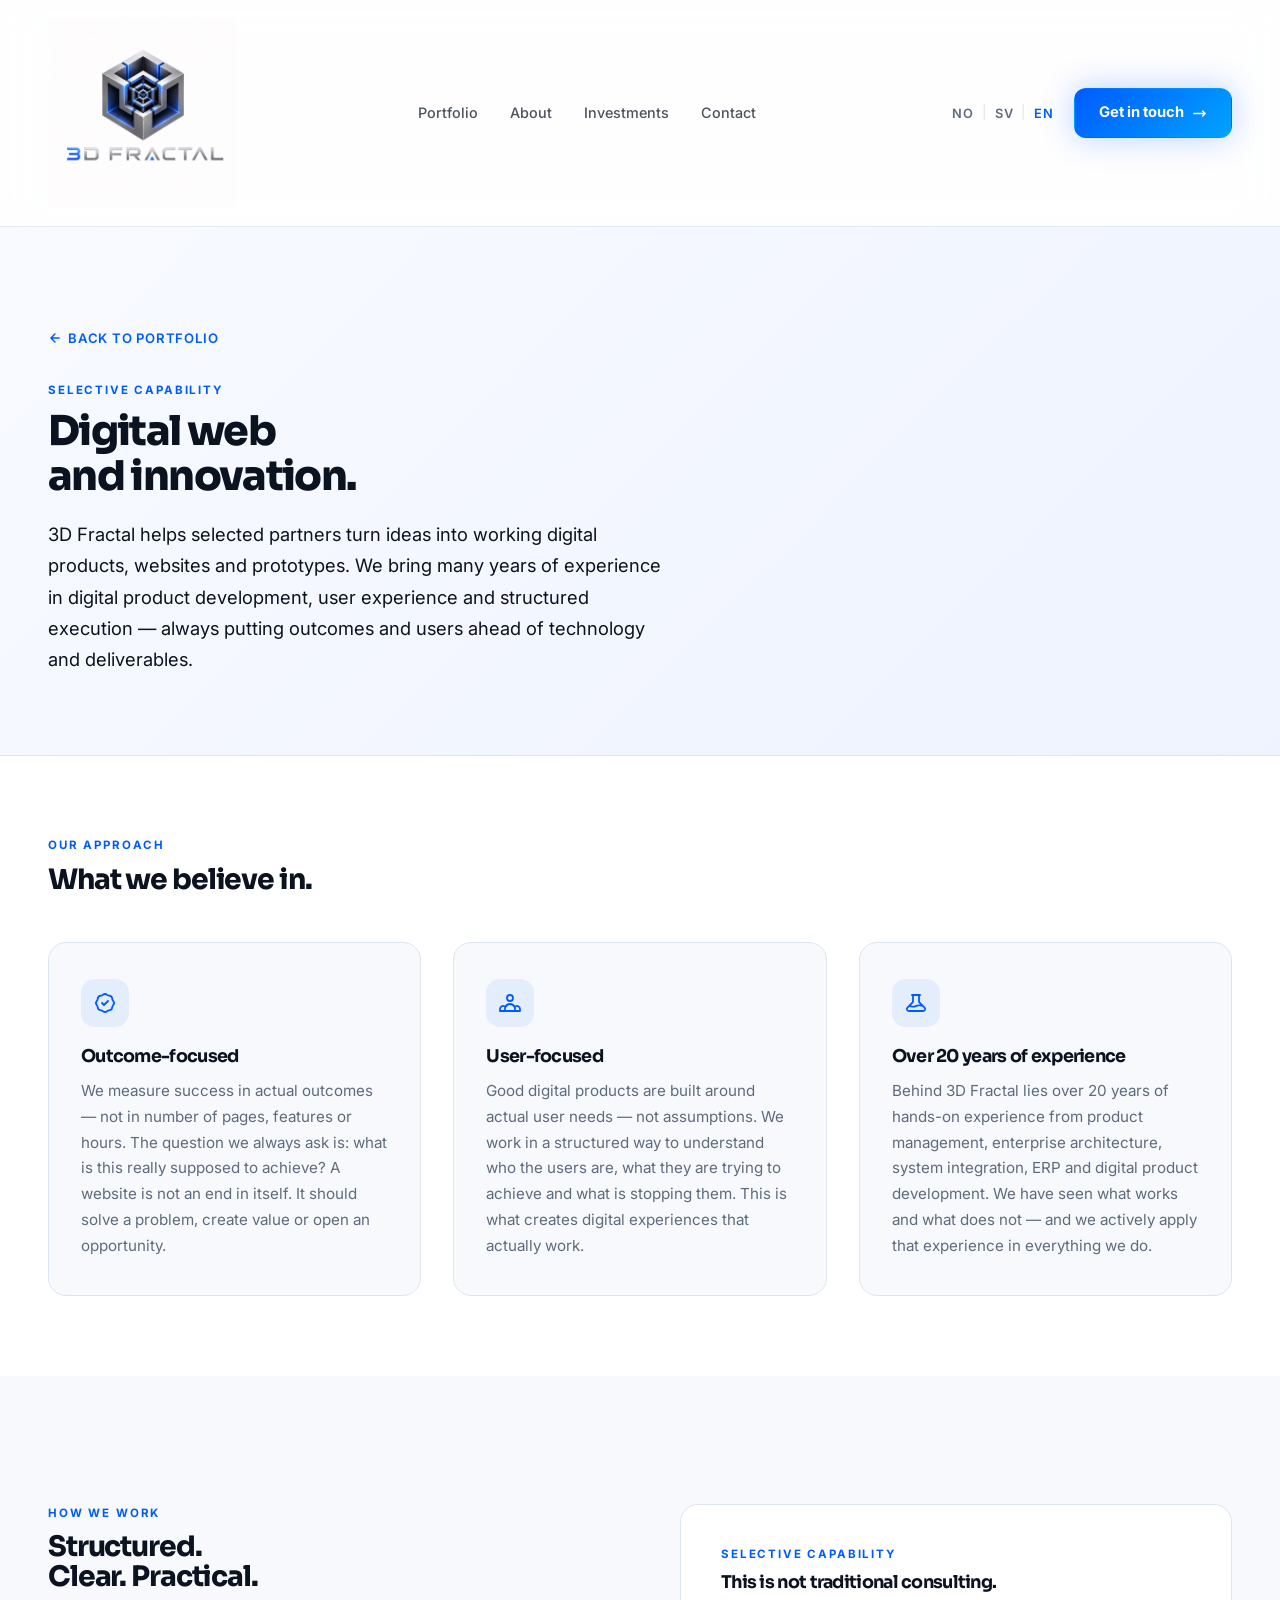
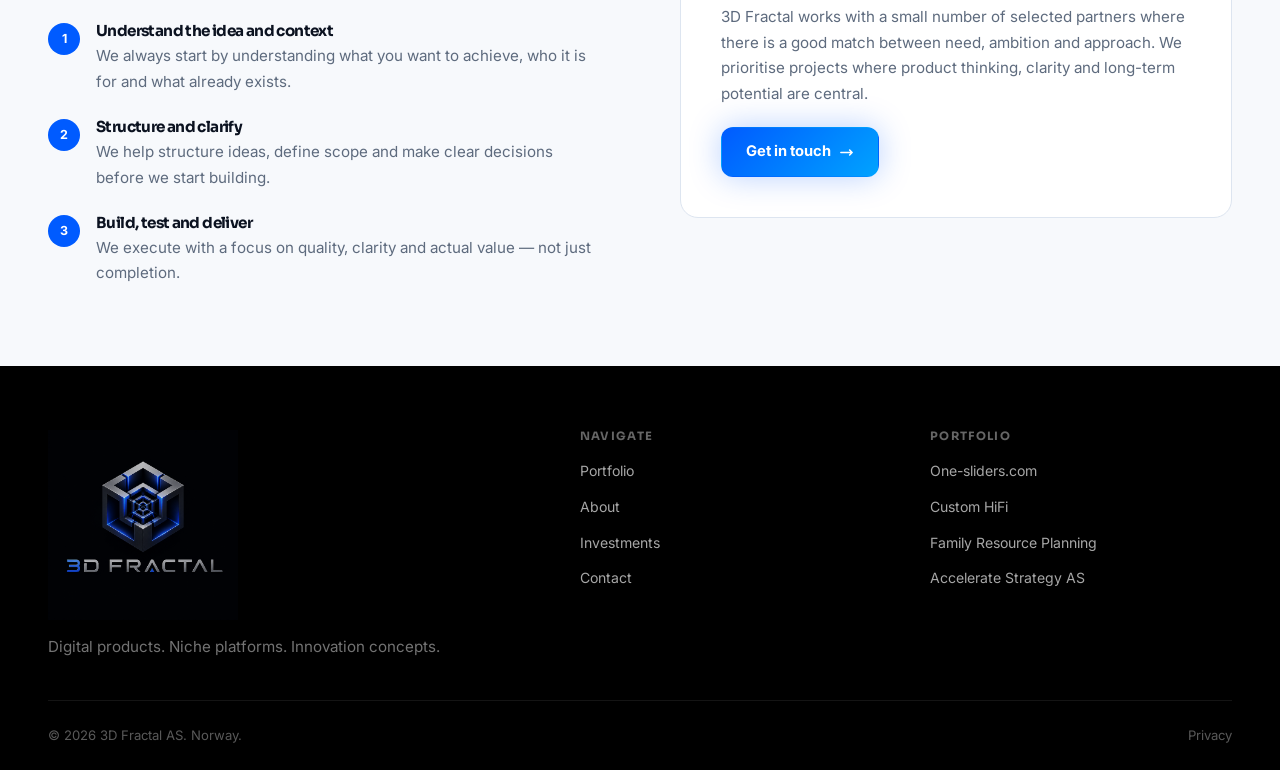
==== digital-web.html @ f8e46f85 "Add Google Analytics tag (G-PKXDRMNHRP) to all pages" ====
<!DOCTYPE html>
<html lang="no" data-lang="no">
<head>
  <!-- Google tag (gtag.js) -->
  <script async src="https://www.googletagmanager.com/gtag/js?id=G-PKXDRMNHRP"></script>
  <script>
    window.dataLayer = window.dataLayer || [];
    function gtag(){dataLayer.push(arguments);}
    gtag('js', new Date());
    gtag('config', 'G-PKXDRMNHRP');
  </script>
  <meta charset="UTF-8" />
  <meta name="viewport" content="width=device-width, initial-scale=1.0" />
  <title>Digital web og innovasjon — 3D Fractal</title>
  <meta name="description" content="3D Fractal hjelper utvalgte partnere med å gjøre ideer om til fungerende digitale produkter og nettsider — med fokus på utfall, brukere og strukturert gjennomføring." />
  <meta name="robots" content="index, follow" />
  <link rel="canonical" href="https://3dfractal.no/digital-web.html" />
  <meta property="og:type" content="website" />
  <meta property="og:site_name" content="3D Fractal" />
  <meta property="og:url" content="https://3dfractal.no/digital-web.html" />
  <meta property="og:title" content="Digital web og innovasjon — 3D Fractal" />
  <meta property="og:description" content="3D Fractal hjelper utvalgte partnere med å gjøre ideer om til fungerende digitale produkter og nettsider — med fokus på utfall, brukere og strukturert gjennomføring." />
  <meta property="og:image" content="https://3dfractal.no/images/hero-dashboard.jpg" />
  <meta name="twitter:card" content="summary_large_image" />
  <meta name="twitter:title" content="Digital web og innovasjon — 3D Fractal" />
  <meta name="twitter:description" content="3D Fractal hjelper utvalgte partnere med å gjøre ideer om til fungerende digitale produkter og nettsider — med fokus på utfall, brukere og strukturert gjennomføring." />
  <meta name="twitter:image" content="https://3dfractal.no/images/hero-dashboard.jpg" />
  <script>
    (function () {
      var saved = localStorage.getItem('3df-lang');
      if (saved) { document.documentElement.setAttribute('data-lang', saved); return; }
      var bl = (navigator.language || navigator.userLanguage || 'en').toLowerCase();
      var lang = 'en';
      if (bl === 'no' || bl.slice(0,3) === 'nb-' || bl.slice(0,3) === 'nn-' || bl.slice(0,2) === 'no') lang = 'no';
      else if (bl.slice(0,2) === 'sv') lang = 'sv';
      document.documentElement.setAttribute('data-lang', lang);
    })();
  </script>
  <link rel="icon" href="icons/favicon.ico" sizes="any">
  <link rel="icon" href="icons/favicon.svg" type="image/svg+xml">
  <link rel="apple-touch-icon" href="icons/apple-touch-icon.png">
  <link rel="manifest" href="icons/site.webmanifest">
  <meta name="theme-color" content="#0f172a">
  <link rel="stylesheet" href="css/style.css?v=5" />
  <link rel="stylesheet" href="css/new.css?v=6" />
  <style>
    html:not([data-lang="no"]) .lang-no { display: none !important; }
    html:not([data-lang="sv"]) .lang-sv { display: none !important; }
    html:not([data-lang="en"]) .lang-en { display: none !important; }

    .lang-switcher { display: flex; align-items: center; gap: 4px; margin-left: 12px; }
    .lang-btn {
      background: none; border: none;
      font-family: var(--font-body, Inter, sans-serif);
      font-size: 0.8rem; font-weight: 600; letter-spacing: 0.06em;
      color: var(--color-text-muted, #64748b); cursor: pointer;
      padding: 2px 4px; border-radius: 4px; transition: color 0.15s;
    }
    .lang-btn.active, .lang-btn:hover { color: var(--color-primary, #005BFF); }
    .lang-sep { color: var(--color-border, #DDE5F0); font-size: 0.85rem; }
    .logo-img { height: 190px !important; width: auto !important; max-width: none !important; }

    /* Page-specific */
    .dw-hero {
      padding: 100px 0 80px;
      background: linear-gradient(135deg, #f8faff 0%, #eef3ff 100%);
      border-bottom: 1px solid var(--color-border);
    }
    .dw-hero .back-link {
      display: inline-flex; align-items: center; gap: 6px;
      font-size: 0.82rem; font-weight: 600; letter-spacing: 0.06em;
      text-transform: uppercase; color: var(--color-primary);
      margin-bottom: 32px; text-decoration: none;
      transition: opacity 0.2s;
    }
    .dw-hero .back-link:hover { opacity: 0.7; }
    .dw-hero h1 { margin-bottom: 20px; }
    .dw-hero .hero-lead {
      font-size: 1.15rem !important; color: var(--color-text) !important;
      max-width: 620px; line-height: 1.7 !important; font-weight: 400;
    }
    .dw-pillars {
      padding: 80px 0;
      background: #fff;
    }
    .dw-pillars-grid {
      display: grid;
      grid-template-columns: repeat(3, 1fr);
      gap: 32px;
      margin-top: 48px;
    }
    .dw-pillar {
      padding: 36px 32px;
      border: 1px solid var(--color-border);
      border-radius: var(--radius-md);
      background: var(--color-bg);
    }
    .dw-pillar-icon {
      width: 48px; height: 48px;
      border-radius: 14px;
      background: rgba(0,91,255,0.08);
      display: grid; place-items: center;
      color: var(--color-primary);
      margin-bottom: 20px;
    }
    .dw-pillar h3 { margin-bottom: 12px; }
    .dw-how {
      padding: 80px 0;
      background: var(--color-bg);
    }
    .dw-how-grid {
      display: grid;
      grid-template-columns: 1fr 1fr;
      gap: 80px;
      align-items: start;
      margin-top: 48px;
    }
    .dw-step-list {
      display: flex; flex-direction: column; gap: 24px;
    }
    .dw-step {
      display: flex; gap: 16px; align-items: flex-start;
    }
    .dw-step-num {
      width: 32px; height: 32px; border-radius: 50%;
      background: var(--color-primary); color: #fff;
      display: grid; place-items: center;
      font-size: 0.78rem; font-weight: 700; flex-shrink: 0;
    }
    .dw-step-body h4 { font-size: 0.95rem; font-weight: 700; margin-bottom: 4px; }
    .dw-cta-box {
      background: #fff;
      border: 1px solid var(--color-border);
      border-radius: var(--radius-md);
      padding: 40px;
    }
    .dw-cta-box h3 { margin-bottom: 12px; }
    .dw-cta-box .btn { margin-top: 20px; display: inline-flex; }

    @media (max-width: 900px) {
      .dw-pillars-grid { grid-template-columns: 1fr; }
      .dw-how-grid { grid-template-columns: 1fr; gap: 40px; }
      .logo-img { height: 44px !important; }
    }
    @media (max-width: 768px) {
      .dw-hero { padding: 60px 0 48px; }
      .logo-img { height: 38px !important; }
      .nav { padding: 10px 16px !important; gap: 12px !important; }

      /* Clip so carousel doesn't cause horizontal scroll */
      .dw-pillars { overflow: hidden; }

      /* Carousel */
      .dw-pillars-grid {
        display: flex !important;
        flex-wrap: nowrap !important;
        grid-template-columns: none !important;
        overflow-x: auto !important;
        overflow-y: visible !important;
        scroll-snap-type: x mandatory !important;
        -webkit-overflow-scrolling: touch;
        scrollbar-width: none;
        gap: 14px !important;
        margin-left: -24px !important;
        margin-right: -24px !important;
        padding-left: 24px !important;
        padding-right: 24px !important;
        padding-bottom: 16px !important;
        margin-top: 48px !important;
      }
      .dw-pillars-grid::-webkit-scrollbar { display: none; }
      .dw-pillar {
        flex: 0 0 calc(100vw - 48px) !important;
        width: calc(100vw - 48px) !important;
        min-width: 0 !important;
        scroll-snap-align: center !important;
      }
    }
  </style>
</head>
<body>

  <!-- ── NAV ──────────────────────────────────────────────────── -->
  <header class="site-header">
    <nav class="nav">
      <a href="index.html" class="logo">
        <img src="images/Logo 2.jpg" alt="3D Fractal" class="logo-img" />
      </a>
      <div class="nav-links">
        <a href="index.html#portfolio" class="lang-no">Portefølje</a>
        <a href="index.html#portfolio" class="lang-sv">Portfölj</a>
        <a href="index.html#portfolio" class="lang-en">Portfolio</a>
        <a href="index.html#about" class="lang-no">Om oss</a>
        <a href="index.html#about" class="lang-sv">Om oss</a>
        <a href="index.html#about" class="lang-en">About</a>
        <a href="index.html#investments" class="lang-no">Investeringer</a>
        <a href="index.html#investments" class="lang-sv">Investeringar</a>
        <a href="index.html#investments" class="lang-en">Investments</a>
        <a href="index.html#contact" class="lang-no">Kontakt</a>
        <a href="index.html#contact" class="lang-sv">Kontakt</a>
        <a href="index.html#contact" class="lang-en">Contact</a>
      </div>
      <div class="nav-end">
        <div class="lang-switcher">
          <button class="lang-btn" id="btnNo" onclick="setLang('no')">NO</button>
          <span class="lang-sep">|</span>
          <button class="lang-btn" id="btnSv" onclick="setLang('sv')">SV</button>
          <span class="lang-sep">|</span>
          <button class="lang-btn" id="btnEn" onclick="setLang('en')">EN</button>
          <button class="nav-toggle" id="navToggle" aria-label="Menu">
            <svg width="22" height="22" fill="none" viewBox="0 0 24 24" stroke="currentColor" stroke-width="2">
              <path stroke-linecap="round" stroke-linejoin="round" d="M4 6h16M4 12h16M4 18h16"/>
            </svg>
          </button>
        </div>
        <a href="index.html#contact" class="btn btn-primary nav-cta lang-no">
          Ta kontakt
          <svg width="15" height="15" fill="none" viewBox="0 0 24 24" stroke="currentColor" stroke-width="2.5">
            <path stroke-linecap="round" stroke-linejoin="round" d="M17 8l4 4m0 0l-4 4m4-4H3"/>
          </svg>
        </a>
        <a href="index.html#contact" class="btn btn-primary nav-cta lang-sv">
          Ta kontakt
          <svg width="15" height="15" fill="none" viewBox="0 0 24 24" stroke="currentColor" stroke-width="2.5">
            <path stroke-linecap="round" stroke-linejoin="round" d="M17 8l4 4m0 0l-4 4m4-4H3"/>
          </svg>
        </a>
        <a href="index.html#contact" class="btn btn-primary nav-cta lang-en">
          Get in touch
          <svg width="15" height="15" fill="none" viewBox="0 0 24 24" stroke="currentColor" stroke-width="2.5">
            <path stroke-linecap="round" stroke-linejoin="round" d="M17 8l4 4m0 0l-4 4m4-4H3"/>
          </svg>
        </a>
      </div>
    </nav>
  </header>


  <!-- ── HERO ─────────────────────────────────────────────────── -->
  <section class="dw-hero">
    <div class="container">

      <a href="index.html#portfolio" class="back-link lang-no">
        <svg width="14" height="14" fill="none" viewBox="0 0 24 24" stroke="currentColor" stroke-width="2.5"><path stroke-linecap="round" stroke-linejoin="round" d="M19 12H5M12 5l-7 7 7 7"/></svg>
        Tilbake til portefølje
      </a>
      <a href="index.html#portfolio" class="back-link lang-sv">
        <svg width="14" height="14" fill="none" viewBox="0 0 24 24" stroke="currentColor" stroke-width="2.5"><path stroke-linecap="round" stroke-linejoin="round" d="M19 12H5M12 5l-7 7 7 7"/></svg>
        Tillbaka till portfölj
      </a>
      <a href="index.html#portfolio" class="back-link lang-en">
        <svg width="14" height="14" fill="none" viewBox="0 0 24 24" stroke="currentColor" stroke-width="2.5"><path stroke-linecap="round" stroke-linejoin="round" d="M19 12H5M12 5l-7 7 7 7"/></svg>
        Back to portfolio
      </a>

      <span class="section-label lang-no">Selektiv kapabilitet</span>
      <span class="section-label lang-sv">Selektiv förmåga</span>
      <span class="section-label lang-en">Selective capability</span>

      <h1 class="lang-no">Digital web<br>og innovasjon.</h1>
      <h1 class="lang-sv">Digital webb<br>och innovation.</h1>
      <h1 class="lang-en">Digital web<br>and innovation.</h1>

      <p class="hero-lead lang-no">
        3D Fractal hjelper utvalgte partnere med å gjøre ideer om til fungerende digitale produkter, nettsider og prototyper. Vi bringer mange års erfaring fra digital produktutvikling, brukeropplevelse og strukturert gjennomføring — og setter alltid utfall og brukere foran teknologi og leveranser.
      </p>
      <p class="hero-lead lang-sv">
        3D Fractal hjälper utvalda partners att omvandla idéer till fungerande digitala produkter, webbplatser och prototyper. Vi tar med oss många års erfarenhet från digital produktutveckling, användarupplevelse och strukturerat genomförande — och sätter alltid utfall och användare före teknik och leveranser.
      </p>
      <p class="hero-lead lang-en">
        3D Fractal helps selected partners turn ideas into working digital products, websites and prototypes. We bring many years of experience in digital product development, user experience and structured execution — always putting outcomes and users ahead of technology and deliverables.
      </p>

    </div>
  </section>


  <!-- ── THREE PILLARS ────────────────────────────────────────── -->
  <section class="dw-pillars">
    <div class="container">

      <span class="section-label lang-no">Vår tilnærming</span>
      <span class="section-label lang-sv">Vårt angreppssätt</span>
      <span class="section-label lang-en">Our approach</span>

      <h2 class="lang-no">Det vi tror på.</h2>
      <h2 class="lang-sv">Det vi tror på.</h2>
      <h2 class="lang-en">What we believe in.</h2>

      <div class="carousel-wrapper">
        <button class="carousel-btn carousel-prev" onclick="dfCarouselPrev('pillarsGrid')" aria-label="Forrige">
          <svg width="18" height="18" fill="none" viewBox="0 0 24 24" stroke="currentColor" stroke-width="2.5"><path stroke-linecap="round" stroke-linejoin="round" d="M15 19l-7-7 7-7"/></svg>
        </button>
      <div class="dw-pillars-grid" id="pillarsGrid">

        <!-- Outcome focus -->
        <div class="dw-pillar">
          <div class="dw-pillar-icon">
            <svg width="24" height="24" fill="none" viewBox="0 0 24 24" stroke="currentColor" stroke-width="1.8">
              <path stroke-linecap="round" stroke-linejoin="round" d="M9 12l2 2 4-4M7.835 4.697a3.42 3.42 0 001.946-.806 3.42 3.42 0 014.438 0 3.42 3.42 0 001.946.806 3.42 3.42 0 013.138 3.138 3.42 3.42 0 00.806 1.946 3.42 3.42 0 010 4.438 3.42 3.42 0 00-.806 1.946 3.42 3.42 0 01-3.138 3.138 3.42 3.42 0 00-1.946.806 3.42 3.42 0 01-4.438 0 3.42 3.42 0 00-1.946-.806 3.42 3.42 0 01-3.138-3.138 3.42 3.42 0 00-.806-1.946 3.42 3.42 0 010-4.438 3.42 3.42 0 00.806-1.946 3.42 3.42 0 013.138-3.138z"/>
            </svg>
          </div>
          <h3 class="lang-no">Resultatorientert</h3>
          <h3 class="lang-sv">Resultatorienterat</h3>
          <h3 class="lang-en">Outcome-focused</h3>
          <p class="lang-no">Vi måler suksess i faktiske resultater — ikke i antall sider, features eller timer. Spørsmålet vi alltid stiller er: hva skal dette egentlig oppnå? En nettside er ikke et mål i seg selv. Den skal løse et problem, skape verdi eller åpne en mulighet.</p>
          <p class="lang-sv">Vi mäter framgång i faktiska resultat — inte i antal sidor, funktioner eller timmar. Frågan vi alltid ställer är: vad ska detta egentligen uppnå? En webbplats är inte ett mål i sig. Den ska lösa ett problem, skapa värde eller öppna en möjlighet.</p>
          <p class="lang-en">We measure success in actual outcomes — not in number of pages, features or hours. The question we always ask is: what is this really supposed to achieve? A website is not an end in itself. It should solve a problem, create value or open an opportunity.</p>
        </div>

        <!-- User focus -->
        <div class="dw-pillar">
          <div class="dw-pillar-icon">
            <svg width="24" height="24" fill="none" viewBox="0 0 24 24" stroke="currentColor" stroke-width="1.8">
              <path stroke-linecap="round" stroke-linejoin="round" d="M17 20h5v-2a3 3 0 00-5.356-1.857M17 20H7m10 0v-2c0-.656-.126-1.283-.356-1.857M7 20H2v-2a3 3 0 015.356-1.857M7 20v-2c0-.656.126-1.283.356-1.857m0 0a5.002 5.002 0 019.288 0M15 7a3 3 0 11-6 0 3 3 0 016 0z"/>
            </svg>
          </div>
          <h3 class="lang-no">Brukerfokusert</h3>
          <h3 class="lang-sv">Användarfokuserat</h3>
          <h3 class="lang-en">User-focused</h3>
          <p class="lang-no">Gode digitale produkter er bygget rundt faktiske brukerbehov — ikke antakelser. Vi jobber strukturert med å forstå hvem brukerne er, hva de prøver å oppnå og hva som hindrer dem. Det er dette som skaper digitale opplevelser som faktisk fungerer.</p>
          <p class="lang-sv">Bra digitala produkter är byggda kring faktiska användarbehov — inte antaganden. Vi arbetar strukturerat med att förstå vilka användarna är, vad de försöker uppnå och vad som hindrar dem. Det är detta som skapar digitala upplevelser som faktiskt fungerar.</p>
          <p class="lang-en">Good digital products are built around actual user needs — not assumptions. We work in a structured way to understand who the users are, what they are trying to achieve and what is stopping them. This is what creates digital experiences that actually work.</p>
        </div>

        <!-- Experience -->
        <div class="dw-pillar">
          <div class="dw-pillar-icon">
            <svg width="24" height="24" fill="none" viewBox="0 0 24 24" stroke="currentColor" stroke-width="1.8">
              <path stroke-linecap="round" stroke-linejoin="round" d="M19.428 15.428a2 2 0 00-1.022-.547l-2.387-.477a6 6 0 00-3.86.517l-.318.158a6 6 0 01-3.86.517L6.05 15.21a2 2 0 00-1.806.547M8 4h8l-1 1v5.172a2 2 0 00.586 1.414l5 5c1.26 1.26.367 3.414-1.415 3.414H4.828c-1.782 0-2.674-2.154-1.414-3.414l5-5A2 2 0 009 10.172V5L8 4z"/>
            </svg>
          </div>
          <h3 class="lang-no">Over 20 års erfaring</h3>
          <h3 class="lang-sv">Över 20 års erfarenhet</h3>
          <h3 class="lang-en">Over 20 years of experience</h3>
          <p class="lang-no">Bak 3D Fractal ligger over 20 års praktisk erfaring fra produktledelse, enterprise-arkitektur, systemintegrasjon, ERP og digital produktutvikling. Vi har sett hva som fungerer og hva som ikke gjør det — og vi bruker den erfaringen aktivt i alt vi gjør.</p>
          <p class="lang-sv">Bakom 3D Fractal finns över 20 års praktisk erfarenhet från produktledning, enterprise-arkitektur, systemintegration, ERP och digital produktutveckling. Vi har sett vad som fungerar och vad som inte gör det — och vi använder den erfarenheten aktivt i allt vi gör.</p>
          <p class="lang-en">Behind 3D Fractal lies over 20 years of hands-on experience from product management, enterprise architecture, system integration, ERP and digital product development. We have seen what works and what does not — and we actively apply that experience in everything we do.</p>
        </div>

      </div>
        <button class="carousel-btn carousel-next" onclick="dfCarouselNext('pillarsGrid')" aria-label="Neste">
          <svg width="18" height="18" fill="none" viewBox="0 0 24 24" stroke="currentColor" stroke-width="2.5"><path stroke-linecap="round" stroke-linejoin="round" d="M9 5l7 7-7 7"/></svg>
        </button>
        <div class="carousel-dots" id="pillarsDots">
          <span class="carousel-dot active"></span>
          <span class="carousel-dot"></span>
          <span class="carousel-dot"></span>
        </div>
      </div><!-- /carousel-wrapper -->
    </div>
  </section>


  <!-- ── HOW WE WORK + CTA ─────────────────────────────────────── -->
  <section class="dw-how">
    <div class="container">
      <div class="dw-how-grid">

        <div>
          <span class="section-label lang-no">Hvordan vi jobber</span>
          <span class="section-label lang-sv">Hur vi arbetar</span>
          <span class="section-label lang-en">How we work</span>
          <h2 class="lang-no">Strukturert.<br>Tydelig. Praktisk.</h2>
          <h2 class="lang-sv">Strukturerat.<br>Tydligt. Praktiskt.</h2>
          <h2 class="lang-en">Structured.<br>Clear. Practical.</h2>

          <div class="dw-step-list" style="margin-top: 32px;">
            <div class="dw-step">
              <div class="dw-step-num">1</div>
              <div class="dw-step-body">
                <h4 class="lang-no">Forstå ideen og konteksten</h4>
                <h4 class="lang-sv">Förstå idén och kontexten</h4>
                <h4 class="lang-en">Understand the idea and context</h4>
                <p class="lang-no">Vi starter alltid med å forstå hva du ønsker å oppnå, hvem det er for og hva som finnes fra før.</p>
                <p class="lang-sv">Vi börjar alltid med att förstå vad du vill uppnå, vem det är för och vad som redan finns.</p>
                <p class="lang-en">We always start by understanding what you want to achieve, who it is for and what already exists.</p>
              </div>
            </div>
            <div class="dw-step">
              <div class="dw-step-num">2</div>
              <div class="dw-step-body">
                <h4 class="lang-no">Strukturer og tydeliggjør</h4>
                <h4 class="lang-sv">Strukturera och tydliggör</h4>
                <h4 class="lang-en">Structure and clarify</h4>
                <p class="lang-no">Vi hjelper med å strukturere ideer, definere omfang og ta tydelige beslutninger før vi begynner å bygge.</p>
                <p class="lang-sv">Vi hjälper till att strukturera idéer, definiera omfattning och fatta tydliga beslut innan vi börjar bygga.</p>
                <p class="lang-en">We help structure ideas, define scope and make clear decisions before we start building.</p>
              </div>
            </div>
            <div class="dw-step">
              <div class="dw-step-num">3</div>
              <div class="dw-step-body">
                <h4 class="lang-no">Bygg, test og lever</h4>
                <h4 class="lang-sv">Bygg, testa och leverera</h4>
                <h4 class="lang-en">Build, test and deliver</h4>
                <p class="lang-no">Vi gjennomfører med fokus på kvalitet, tydelighet og faktisk verdi — ikke bare ferdigstillelse.</p>
                <p class="lang-sv">Vi genomför med fokus på kvalitet, tydlighet och faktiskt värde — inte bara färdigställande.</p>
                <p class="lang-en">We execute with a focus on quality, clarity and actual value — not just completion.</p>
              </div>
            </div>
          </div>
        </div>

        <div class="dw-cta-box">
          <span class="section-label lang-no">Selektiv kapabilitet</span>
          <span class="section-label lang-sv">Selektiv förmåga</span>
          <span class="section-label lang-en">Selective capability</span>
          <h3 class="lang-no">Dette er ikke tradisjonell konsulentvirksomhet.</h3>
          <h3 class="lang-sv">Detta är inte traditionell konsultverksamhet.</h3>
          <h3 class="lang-en">This is not traditional consulting.</h3>
          <p class="lang-no">3D Fractal jobber med et lite antall utvalgte partnere der det er god match mellom behov, ambisjon og tilnærming. Vi prioriterer prosjekter der produkttenkning, tydelighet og langsiktig potensial er sentralt.</p>
          <p class="lang-sv">3D Fractal arbetar med ett litet antal utvalda partners där det finns god matchning mellan behov, ambition och angreppssätt. Vi prioriterar projekt där produkttänkande, tydlighet och långsiktigt potential är centralt.</p>
          <p class="lang-en">3D Fractal works with a small number of selected partners where there is a good match between need, ambition and approach. We prioritise projects where product thinking, clarity and long-term potential are central.</p>
          <a href="index.html#contact" class="btn btn-primary lang-no">
            Ta kontakt
            <svg width="15" height="15" fill="none" viewBox="0 0 24 24" stroke="currentColor" stroke-width="2.5">
              <path stroke-linecap="round" stroke-linejoin="round" d="M17 8l4 4m0 0l-4 4m4-4H3"/>
            </svg>
          </a>
          <a href="index.html#contact" class="btn btn-primary lang-sv">
            Ta kontakt
            <svg width="15" height="15" fill="none" viewBox="0 0 24 24" stroke="currentColor" stroke-width="2.5">
              <path stroke-linecap="round" stroke-linejoin="round" d="M17 8l4 4m0 0l-4 4m4-4H3"/>
            </svg>
          </a>
          <a href="index.html#contact" class="btn btn-primary lang-en">
            Get in touch
            <svg width="15" height="15" fill="none" viewBox="0 0 24 24" stroke="currentColor" stroke-width="2.5">
              <path stroke-linecap="round" stroke-linejoin="round" d="M17 8l4 4m0 0l-4 4m4-4H3"/>
            </svg>
          </a>
        </div>

      </div>
    </div>
  </section>


  <!-- ── FOOTER ────────────────────────────────────────────────── -->
  <footer class="site-footer">
    <div class="container">
      <div class="footer-simple">
        <div class="footer-brand">
          <a href="index.html" class="logo">
            <img src="images/logo 3.png" alt="3D Fractal" class="logo-img logo-img--footer" />
          </a>
          <p class="footer-tagline lang-no">Digitale produkter. Nisjeplattformer. Innovasjonskonsepter.</p>
          <p class="footer-tagline lang-sv">Digitala produkter. Nischplattformar. Innovationskoncept.</p>
          <p class="footer-tagline lang-en">Digital products. Niche platforms. Innovation concepts.</p>
        </div>
        <div class="footer-links-col">
          <h4 class="lang-no">Naviger</h4>
          <h4 class="lang-sv">Navigera</h4>
          <h4 class="lang-en">Navigate</h4>
          <ul>
            <li>
              <a href="index.html#portfolio" class="lang-no">Portefølje</a>
              <a href="index.html#portfolio" class="lang-sv">Portfölj</a>
              <a href="index.html#portfolio" class="lang-en">Portfolio</a>
            </li>
            <li>
              <a href="index.html#about" class="lang-no">Om oss</a>
              <a href="index.html#about" class="lang-sv">Om oss</a>
              <a href="index.html#about" class="lang-en">About</a>
            </li>
            <li>
              <a href="index.html#investments" class="lang-no">Investeringer</a>
              <a href="index.html#investments" class="lang-sv">Investeringar</a>
              <a href="index.html#investments" class="lang-en">Investments</a>
            </li>
            <li>
              <a href="index.html#contact" class="lang-no">Kontakt</a>
              <a href="index.html#contact" class="lang-sv">Kontakt</a>
              <a href="index.html#contact" class="lang-en">Contact</a>
            </li>
          </ul>
        </div>
        <div class="footer-links-col">
          <h4 class="lang-no">Portefølje</h4>
          <h4 class="lang-sv">Portfölj</h4>
          <h4 class="lang-en">Portfolio</h4>
          <ul>
            <li><a href="https://one-sliders.com" target="_blank" rel="noopener">One-sliders.com</a></li>
            <li><a href="index.html#portfolio">Custom HiFi</a></li>
            <li>
              <a href="index.html#portfolio" class="lang-no">Familieressursplanlegging</a>
              <a href="index.html#portfolio" class="lang-sv">Familjeresursplanering</a>
              <a href="index.html#portfolio" class="lang-en">Family Resource Planning</a>
            </li>
            <li><a href="https://accelerate-iver.com/no/" target="_blank" rel="noopener">Accelerate Strategy AS</a></li>
          </ul>
        </div>
      </div>
      <div class="footer-bottom">
        <span class="lang-no">© 2026 3D Fractal AS. Norge.</span>
        <span class="lang-sv">© 2026 3D Fractal AS. Norge.</span>
        <span class="lang-en">© 2026 3D Fractal AS. Norway.</span>
        <div class="footer-bottom-links">
          <a href="#" class="lang-no">Personvern</a>
          <a href="#" class="lang-sv">Integritet</a>
          <a href="#" class="lang-en">Privacy</a>
        </div>
      </div>
    </div>
  </footer>

  <script src="js/main.js"></script>
  <script>
    var _titles = {
      no: 'Digital web og innovasjon — 3D Fractal',
      sv: 'Digital webb och innovation — 3D Fractal',
      en: 'Digital web and innovation — 3D Fractal'
    };
    var _descs = {
      no: '3D Fractal hjelper utvalgte partnere med å gjøre ideer om til fungerende digitale produkter og nettsider — med fokus på utfall, brukere og strukturert gjennomføring.',
      sv: '3D Fractal hjälper utvalda partners att omvandla idéer till fungerande digitala produkter och webbplatser — med fokus på utfall, användare och strukturerat genomförande.',
      en: '3D Fractal helps selected partners turn ideas into working digital products and websites — with a focus on outcomes, users and structured execution.'
    };

    function _setMeta(selector, attr, value) {
      var el = document.querySelector(selector);
      if (el) el.setAttribute(attr, value);
    }

    function setLang(lang) {
      document.documentElement.setAttribute('data-lang', lang);
      document.documentElement.setAttribute('lang', lang === 'no' ? 'no' : lang === 'sv' ? 'sv' : 'en');
      var t = _titles[lang] || _titles.no;
      var d = _descs[lang] || _descs.no;
      document.title = t;
      _setMeta('meta[name="description"]', 'content', d);
      _setMeta('meta[property="og:title"]', 'content', t);
      _setMeta('meta[property="og:description"]', 'content', d);
      _setMeta('meta[name="twitter:title"]', 'content', t);
      _setMeta('meta[name="twitter:description"]', 'content', d);
      localStorage.setItem('3df-lang', lang);
      ['no','sv','en'].forEach(function(l) {
        document.getElementById('btn' + l.charAt(0).toUpperCase() + l.slice(1)).classList.toggle('active', l === lang);
      });
    }
    (function () {
      var lang = document.documentElement.getAttribute('data-lang') || 'no';
      setLang(lang);
    })();

    function dfCarouselNext(id) {
      var el = document.getElementById(id);
      var card = el && el.firstElementChild;
      if (!card) return;
      el.scrollBy({ left: card.offsetWidth + 14, behavior: 'smooth' });
    }
    function dfCarouselPrev(id) {
      var el = document.getElementById(id);
      var card = el && el.firstElementChild;
      if (!card) return;
      el.scrollBy({ left: -(card.offsetWidth + 14), behavior: 'smooth' });
    }
    (function () {
      var grid = document.getElementById('pillarsGrid');
      var dotsEl = document.getElementById('pillarsDots');
      if (!grid || !dotsEl) return;
      var dots = dotsEl.querySelectorAll('.carousel-dot');
      dots.forEach(function(dot, i) {
        dot.addEventListener('click', function() {
          var card = grid.firstElementChild;
          if (!card) return;
          grid.scrollTo({ left: i * (card.offsetWidth + 14), behavior: 'smooth' });
        });
      });
      grid.addEventListener('scroll', function() {
        var card = grid.firstElementChild;
        if (!card) return;
        var idx = Math.round(grid.scrollLeft / (card.offsetWidth + 14));
        dots.forEach(function(d, i) { d.classList.toggle('active', i === idx); });
      }, { passive: true });
    })();
  </script>
</body>
</html>
---- css/style.css ----
/* ============================================================
   3D FRACTAL — Design System & Site Styles
   ============================================================ */

@import url("https://fonts.googleapis.com/css2?family=Inter:wght@400;500;600;700;800&family=Sora:wght@500;600;700;800&display=swap");

/* ── Design Tokens ─────────────────────────────────────────── */
:root {
  --color-bg: #F7F9FC;
  --color-surface: #FFFFFF;
  --color-surface-soft: #EEF3FA;
  --color-primary: #005BFF;
  --color-primary-light: #2F7DFF;
  --color-primary-glow: #00A3FF;
  --color-navy: #07111F;
  --color-navy-soft: #101A2B;
  --color-text: #0B1220;
  --color-text-muted: #5E6B7E;
  --color-silver: #C8D0DA;
  --color-border: #DDE5F0;
  --color-success: #22C55E;
  --color-warning: #F59E0B;
  --color-error: #EF4444;

  --gradient-primary: linear-gradient(135deg, #005BFF 0%, #007BFF 45%, #00A3FF 100%);
  --gradient-dark: linear-gradient(135deg, #07111F 0%, #101A2B 55%, #005BFF 100%);
  --gradient-surface: linear-gradient(180deg, #FFFFFF 0%, #F3F7FC 100%);

  --shadow-soft: 0 16px 40px rgba(7, 17, 31, 0.08);
  --shadow-card: 0 10px 30px rgba(7, 17, 31, 0.10);
  --shadow-blue: 0 0 32px rgba(0, 91, 255, 0.28);

  --radius-sm: 10px;
  --radius-md: 18px;
  --radius-lg: 28px;
  --radius-xl: 40px;

  --font-heading: "Sora", "Inter", system-ui, sans-serif;
  --font-body: "Inter", system-ui, sans-serif;
}

/* ── Reset & Base ──────────────────────────────────────────── */
*, *::before, *::after { box-sizing: border-box; }

html { scroll-behavior: smooth; }

body {
  margin: 0;
  font-family: var(--font-body);
  background: var(--color-bg);
  color: var(--color-text);
  line-height: 1.6;
  -webkit-font-smoothing: antialiased;
}

h1, h2, h3, h4 {
  font-family: var(--font-heading);
  color: var(--color-text);
  letter-spacing: -0.04em;
  line-height: 1.05;
  margin: 0;
}

h1 { font-size: clamp(2rem, 3.6vw, 4rem); font-weight: 800; }
h2 { font-size: clamp(1.6rem, 2.6vw, 2.8rem); font-weight: 750; }
h3 { font-size: 1.1rem; font-weight: 700; }

p { color: var(--color-text-muted); margin: 0; }
a { color: inherit; text-decoration: none; }
img { display: block; max-width: 100%; }
ul { list-style: none; margin: 0; padding: 0; }

/* ── Layout Utility ────────────────────────────────────────── */
.container {
  max-width: 1400px;
  margin: 0 auto;
  padding: 0 48px;
}

/* ── Buttons ───────────────────────────────────────────────── */
.btn {
  display: inline-flex;
  align-items: center;
  justify-content: center;
  gap: 8px;
  min-height: 50px;
  padding: 0 24px;
  border-radius: 12px;
  font-family: var(--font-body);
  font-weight: 700;
  font-size: 0.92rem;
  border: 1px solid transparent;
  cursor: pointer;
  transition: transform 0.2s ease, box-shadow 0.2s ease, background 0.2s ease;
  white-space: nowrap;
}

.btn-primary {
  background: var(--gradient-primary);
  color: #fff;
  box-shadow: var(--shadow-blue);
}
.btn-primary:hover {
  transform: translateY(-2px);
  box-shadow: 0 0 42px rgba(0, 91, 255, 0.40);
}

.btn-secondary {
  background: rgba(255,255,255,0.82);
  color: var(--color-navy);
  border-color: var(--color-border);
}
.btn-secondary:hover {
  background: #fff;
  transform: translateY(-2px);
  box-shadow: var(--shadow-soft);
}

.btn-outline-white {
  background: transparent;
  color: #fff;
  border-color: rgba(255,255,255,0.35);
}
.btn-outline-white:hover {
  background: rgba(255,255,255,0.1);
  transform: translateY(-2px);
}

/* ── Navigation ────────────────────────────────────────────── */
.site-header {
  position: sticky;
  top: 0;
  z-index: 50;
  background: rgba(255,255,255,0.85);
  backdrop-filter: blur(20px);
  -webkit-backdrop-filter: blur(20px);
  border-bottom: 1px solid rgba(221,229,240,0.8);
}

.nav {
  max-width: 1400px;
  margin: 0 auto;
  padding: 18px 48px;
  display: flex;
  align-items: center;
  justify-content: space-between;
  gap: 32px;
}

.logo {
  display: flex;
  align-items: center;
  gap: 10px;
  font-family: var(--font-heading);
  font-size: 1.05rem;
  font-weight: 700;
  letter-spacing: 0.04em;
  color: var(--color-navy);
  flex-shrink: 0;
}

.logo-icon {
  width: 36px;
  height: 36px;
}

.logo-img {
  height: 88px;
  width: auto;
  max-width: 360px;
  display: block;
  object-fit: contain;
}

.nav-links {
  display: flex;
  gap: 32px;
  align-items: center;
  font-size: 0.9rem;
  font-weight: 500;
  color: var(--color-navy);
}

.nav-links a {
  opacity: 0.72;
  transition: opacity 0.2s, color 0.2s;
}
.nav-links a:hover { opacity: 1; color: var(--color-primary); }

.nav-cta { flex-shrink: 0; }

/* Mobile nav toggle */
.nav-toggle {
  display: none;
  background: none;
  border: none;
  cursor: pointer;
  padding: 4px;
  color: var(--color-navy);
}

/* ── Hero ──────────────────────────────────────────────────── */
.hero {
  position: relative;
  overflow: hidden;
  min-height: auto;
  padding: 56px 0 48px;
  background:
    radial-gradient(circle at 78% 38%, rgba(0, 91, 255, 0.12), transparent 38%),
    radial-gradient(circle at 20% 80%, rgba(0, 163, 255, 0.07), transparent 30%),
    linear-gradient(180deg, #FFFFFF 0%, #F7F9FC 100%);
  display: flex;
  align-items: center;
}

.hero-inner {
  max-width: 1400px;
  margin: 0 auto;
  padding: 0 48px;
  display: grid;
  grid-template-columns: 1fr 1.1fr;
  gap: 64px;
  align-items: center;
  width: 100%;
}

.hero-eyebrow {
  display: inline-flex;
  align-items: center;
  gap: 8px;
  color: var(--color-primary);
  font-family: var(--font-body);
  font-weight: 700;
  letter-spacing: 0.16em;
  text-transform: uppercase;
  font-size: 0.72rem;
  margin-bottom: 24px;
}

.hero-eyebrow::before {
  content: '';
  width: 28px;
  height: 2px;
  background: var(--gradient-primary);
  border-radius: 2px;
}

.hero-title {
  margin-bottom: 4px;
}

.hero-title .accent { color: var(--color-primary); }

.hero-copy {
  margin-top: 20px;
  font-size: 1rem;
  line-height: 1.65;
  max-width: 480px;
  color: var(--color-text-muted);
}

.hero-actions {
  display: flex;
  gap: 14px;
  margin-top: 36px;
  flex-wrap: wrap;
}

.hero-visual {
  position: relative;
  display: flex;
  align-items: center;
  justify-content: center;
}

.hero-visual img {
  width: 100%;
  max-width: 900px;
  filter: drop-shadow(0 32px 56px rgba(7,17,31,0.14));
  animation: floatY 6s ease-in-out infinite;
}

/* Fallback hero visual when image is missing */
.hero-visual-placeholder {
  width: 100%;
  max-width: 700px;
  aspect-ratio: 4/3;
  background: linear-gradient(135deg, rgba(0,91,255,0.06) 0%, rgba(0,163,255,0.12) 100%);
  border-radius: var(--radius-lg);
  border: 1px solid rgba(0,91,255,0.12);
  display: flex;
  align-items: center;
  justify-content: center;
  color: var(--color-primary);
  font-size: 0.85rem;
  font-weight: 600;
  animation: floatY 6s ease-in-out infinite;
  overflow: hidden;
  position: relative;
}

/* Decorative glow behind visual */
.hero-visual::before {
  content: '';
  position: absolute;
  inset: 10%;
  background: radial-gradient(circle, rgba(0,91,255,0.18) 0%, transparent 70%);
  filter: blur(40px);
  z-index: -1;
}

@keyframes floatY {
  0%, 100% { transform: translateY(0); }
  50%       { transform: translateY(-14px); }
}

/* ── Service Cards ─────────────────────────────────────────── */
.services {
  padding: 0 0 24px;
}

.card-grid {
  max-width: 1400px;
  margin: -28px auto 0;
  padding: 0 48px;
  display: grid;
  grid-template-columns: repeat(4, 1fr);
  gap: 18px;
}

.service-card {
  background: rgba(255,255,255,0.82);
  backdrop-filter: blur(14px);
  -webkit-backdrop-filter: blur(14px);
  border: 1px solid rgba(221,229,240,0.9);
  border-radius: var(--radius-md);
  padding: 28px;
  box-shadow: var(--shadow-soft);
  transition: transform 0.22s ease, box-shadow 0.22s ease, border-color 0.22s ease;
  display: flex;
  flex-direction: column;
}

.service-card:hover {
  transform: translateY(-6px);
  border-color: rgba(0,91,255,0.28);
  box-shadow: var(--shadow-card);
}

.service-icon {
  width: 46px;
  height: 46px;
  border-radius: 13px;
  display: grid;
  place-items: center;
  color: var(--color-primary);
  background: rgba(0,91,255,0.08);
  margin-bottom: 20px;
  flex-shrink: 0;
}

.service-card h3 {
  margin-bottom: 10px;
  font-size: 1.05rem;
}

.service-card p {
  font-size: 0.9rem;
  line-height: 1.6;
  flex: 1;
}

.card-link {
  display: inline-flex;
  align-items: center;
  gap: 6px;
  margin-top: 20px;
  color: var(--color-primary);
  font-weight: 700;
  font-size: 0.88rem;
  transition: gap 0.2s;
}

.card-link:hover { gap: 10px; }

/* ── Stats Row ─────────────────────────────────────────────── */
.stats { padding: 32px 0; }

.stats-inner {
  max-width: 1400px;
  margin: 0 auto;
  padding: 0 48px;
}

.stats-grid {
  background: rgba(255,255,255,0.88);
  border: 1px solid var(--color-border);
  border-radius: var(--radius-md);
  display: grid;
  grid-template-columns: repeat(4, 1fr);
  box-shadow: var(--shadow-soft);
  overflow: hidden;
}

.stat {
  padding: 28px 32px;
  border-right: 1px solid var(--color-border);
  transition: background 0.2s;
}
.stat:last-child { border-right: none; }
.stat:hover { background: rgba(0,91,255,0.03); }

.stat-number {
  font-family: var(--font-heading);
  font-size: 2.2rem;
  color: var(--color-primary);
  font-weight: 800;
  line-height: 1;
  letter-spacing: -0.03em;
}

.stat-label {
  margin-top: 4px;
  font-size: 0.82rem;
  color: var(--color-text);
  font-weight: 600;
}

.stat-sub {
  font-size: 0.78rem;
  color: var(--color-text-muted);
  margin-top: 2px;
}

/* ── Featured Work ─────────────────────────────────────────── */
.featured-work {
  padding: 72px 0;
  background: var(--color-bg);
}

.section-header {
  display: flex;
  align-items: flex-end;
  justify-content: space-between;
  margin-bottom: 36px;
}

.section-label {
  display: block;
  font-size: 0.72rem;
  font-weight: 700;
  letter-spacing: 0.16em;
  text-transform: uppercase;
  color: var(--color-primary);
  margin-bottom: 10px;
}

.work-grid {
  display: grid;
  grid-template-columns: repeat(3, 1fr);
  gap: 20px;
}

.work-card {
  background: var(--color-surface);
  border-radius: var(--radius-md);
  overflow: hidden;
  border: 1px solid var(--color-border);
  box-shadow: var(--shadow-soft);
  transition: transform 0.22s ease, box-shadow 0.22s ease;
}

.work-card:hover {
  transform: translateY(-5px);
  box-shadow: var(--shadow-card);
}

.work-card-image {
  width: 100%;
  aspect-ratio: 16/9;
  overflow: hidden;
  background: linear-gradient(135deg, #101A2B 0%, #005BFF 100%);
  position: relative;
}

.work-card-image img {
  width: 100%;
  height: 100%;
  object-fit: cover;
  transition: transform 0.4s ease;
}

.work-card:hover .work-card-image img { transform: scale(1.04); }

.work-card-image-placeholder {
  width: 100%;
  height: 100%;
  display: flex;
  align-items: center;
  justify-content: center;
  background: linear-gradient(135deg, #07111F 0%, #101A2B 60%, rgba(0,91,255,0.4) 100%);
}

.work-card-body {
  padding: 22px 24px;
}

.work-tag {
  display: inline-block;
  font-size: 0.7rem;
  font-weight: 700;
  letter-spacing: 0.12em;
  text-transform: uppercase;
  color: var(--color-primary);
  background: rgba(0,91,255,0.08);
  padding: 3px 10px;
  border-radius: 50px;
  margin-bottom: 12px;
}

.work-card h3 { font-size: 1rem; margin-bottom: 8px; }
.work-card p { font-size: 0.88rem; }

.work-link {
  display: inline-flex;
  align-items: center;
  gap: 6px;
  margin-top: 14px;
  font-size: 0.84rem;
  font-weight: 700;
  color: var(--color-primary);
  transition: gap 0.2s;
}
.work-link:hover { gap: 10px; }

/* ── Our Process ───────────────────────────────────────────── */
.process {
  padding: 72px 0;
  background: #fff;
}

.process-grid {
  display: grid;
  grid-template-columns: repeat(4, 1fr);
  gap: 0;
  position: relative;
  margin-top: 52px;
}

/* Connector line between steps */
.process-grid::before {
  content: '';
  position: absolute;
  top: 28px;
  left: calc(12.5% + 24px);
  right: calc(12.5% + 24px);
  height: 2px;
  background: linear-gradient(90deg, var(--color-primary) 0%, var(--color-primary-glow) 100%);
  opacity: 0.25;
  z-index: 0;
}

.process-step {
  display: flex;
  flex-direction: column;
  align-items: center;
  text-align: center;
  padding: 0 24px;
  position: relative;
  z-index: 1;
}

.process-number {
  width: 56px;
  height: 56px;
  border-radius: 50%;
  border: 2px solid var(--color-border);
  background: #fff;
  display: flex;
  align-items: center;
  justify-content: center;
  margin-bottom: 24px;
  position: relative;
  transition: border-color 0.3s, box-shadow 0.3s;
}

.process-number svg { color: var(--color-primary); }

.process-step:hover .process-number {
  border-color: var(--color-primary);
  box-shadow: var(--shadow-blue);
}

.process-step-num {
  position: absolute;
  top: -8px;
  right: -8px;
  width: 20px;
  height: 20px;
  border-radius: 50%;
  background: var(--gradient-primary);
  color: #fff;
  font-size: 0.6rem;
  font-weight: 800;
  display: flex;
  align-items: center;
  justify-content: center;
}

.process-step h3 { font-size: 1.05rem; margin-bottom: 10px; }
.process-step p { font-size: 0.88rem; }

/* ── Trusted By ────────────────────────────────────────────── */
.trusted {
  padding: 64px 0;
  background: var(--color-bg);
  border-top: 1px solid var(--color-border);
}

.trusted-label {
  font-size: 0.72rem;
  font-weight: 700;
  letter-spacing: 0.16em;
  text-transform: uppercase;
  color: var(--color-text-muted);
  margin-bottom: 32px;
  text-align: center;
}

.logos-grid {
  display: grid;
  grid-template-columns: repeat(5, 1fr);
  gap: 16px 24px;
  align-items: center;
  justify-items: center;
  max-width: 900px;
  margin: 0 auto;
}

.logo-item {
  font-family: var(--font-heading);
  font-weight: 700;
  font-size: 0.88rem;
  letter-spacing: 0.06em;
  color: var(--color-text-muted);
  opacity: 0.6;
  transition: opacity 0.2s, color 0.2s;
  padding: 10px 16px;
  border: 1px solid transparent;
  border-radius: var(--radius-sm);
}

.logo-item:hover {
  opacity: 1;
  color: var(--color-text);
  border-color: var(--color-border);
}

/* ── Dark CTA Banner ───────────────────────────────────────── */
.cta-banner {
  padding: 32px 0 72px;
}

.cta-inner {
  position: relative;
  overflow: hidden;
  border-radius: var(--radius-lg);
  padding: 56px 64px;
  background:
    radial-gradient(circle at 85% 50%, rgba(0,163,255,0.32), transparent 38%),
    radial-gradient(circle at 15% 70%, rgba(0,91,255,0.20), transparent 30%),
    var(--gradient-dark);
  color: #fff;
  display: flex;
  align-items: center;
  justify-content: space-between;
  gap: 48px;
  box-shadow: 0 28px 70px rgba(7,17,31,0.24);
}

/* Decorative grid overlay */
.cta-inner::after {
  content: '';
  position: absolute;
  inset: 0;
  background-image:
    linear-gradient(rgba(255,255,255,0.04) 1px, transparent 1px),
    linear-gradient(90deg, rgba(255,255,255,0.04) 1px, transparent 1px);
  background-size: 40px 40px;
  pointer-events: none;
}

.cta-text { flex: 1; position: relative; z-index: 1; }

.cta-inner h2 {
  color: #fff;
  font-size: clamp(1.8rem, 3vw, 2.8rem);
  margin-bottom: 12px;
}

.cta-inner p { color: rgba(255,255,255,0.72); font-size: 1rem; }

.cta-actions {
  display: flex;
  gap: 14px;
  flex-shrink: 0;
  position: relative;
  z-index: 1;
}

/* ── Footer ────────────────────────────────────────────────── */
.site-footer {
  background: #000;
  color: rgba(255,255,255,0.72);
  padding: 64px 0 0;
}

.footer-top {
  display: grid;
  grid-template-columns: 1.4fr 1fr 1fr 1fr 1.6fr;
  gap: 48px;
  padding-bottom: 48px;
  border-bottom: 1px solid rgba(255,255,255,0.08);
}

.footer-brand .logo {
  color: #fff;
  margin-bottom: 14px;
}

.footer-tagline {
  font-size: 0.82rem;
  color: rgba(255,255,255,0.45);
  line-height: 1.6;
}

.footer-col h4 {
  font-family: var(--font-heading);
  font-size: 0.78rem;
  font-weight: 700;
  letter-spacing: 0.12em;
  text-transform: uppercase;
  color: rgba(255,255,255,0.45);
  margin-bottom: 16px;
}

.footer-col ul li { margin-bottom: 10px; }

.footer-col ul a {
  font-size: 0.88rem;
  color: rgba(255,255,255,0.7);
  transition: color 0.2s;
}

.footer-col ul a:hover { color: #fff; }

/* Newsletter */
.newsletter-form {
  display: flex;
  gap: 8px;
  margin-top: 16px;
}

.newsletter-input {
  flex: 1;
  height: 44px;
  padding: 0 14px;
  border-radius: 10px;
  border: 1px solid rgba(255,255,255,0.15);
  background: rgba(255,255,255,0.07);
  color: #fff;
  font-size: 0.85rem;
  outline: none;
  transition: border-color 0.2s;
  font-family: var(--font-body);
}

.newsletter-input::placeholder { color: rgba(255,255,255,0.35); }
.newsletter-input:focus { border-color: var(--color-primary); }

.newsletter-btn {
  height: 44px;
  padding: 0 18px;
  border-radius: 10px;
  background: var(--gradient-primary);
  color: #fff;
  font-weight: 700;
  font-size: 0.82rem;
  border: none;
  cursor: pointer;
  transition: opacity 0.2s;
  font-family: var(--font-body);
}

.newsletter-btn:hover { opacity: 0.88; }

.footer-bottom {
  display: flex;
  align-items: center;
  justify-content: space-between;
  padding: 24px 0;
  font-size: 0.82rem;
  color: rgba(255,255,255,0.35);
}

.footer-bottom-links {
  display: flex;
  gap: 24px;
}

.footer-bottom-links a {
  color: rgba(255,255,255,0.35);
  transition: color 0.2s;
}

.footer-bottom-links a:hover { color: rgba(255,255,255,0.7); }

/* Social icons */
.social-links {
  display: flex;
  gap: 10px;
  margin-top: 20px;
}

.social-link {
  width: 36px;
  height: 36px;
  border-radius: 8px;
  background: rgba(255,255,255,0.08);
  display: grid;
  place-items: center;
  color: rgba(255,255,255,0.6);
  transition: background 0.2s, color 0.2s;
}

.social-link:hover {
  background: var(--color-primary);
  color: #fff;
}

/* ── Process & Work section titles ─────────────────────────── */
.section-title-block { margin-bottom: 0; }

/* ── Responsive ────────────────────────────────────────────── */
@media (max-width: 1100px) {
  .card-grid { grid-template-columns: repeat(2, 1fr); }
  .work-grid  { grid-template-columns: repeat(2, 1fr); }
  .process-grid { grid-template-columns: repeat(2, 1fr); gap: 40px; }
  .process-grid::before { display: none; }
  .footer-top { grid-template-columns: 1fr 1fr 1fr; }
  .logos-grid { grid-template-columns: repeat(3, 1fr); }
}

@media (max-width: 900px) {
  .container, .nav, .hero-inner, .stats-inner,
  .card-grid, .work-grid, .cta-inner { padding-left: 24px; padding-right: 24px; }

  .hero-inner { grid-template-columns: 1fr; gap: 40px; }
  .hero-visual { order: -1; }
  .hero-visual img, .hero-visual-placeholder { max-width: 100%; }

  .nav-links { display: none; }
  .nav-toggle { display: block; }

  .stats-grid { grid-template-columns: repeat(2, 1fr); }
  .stat { border-right: none; border-bottom: 1px solid var(--color-border); }
  .stat:nth-child(odd) { border-right: 1px solid var(--color-border); }
  .stat:last-child { border-bottom: none; }

  .cta-inner { flex-direction: column; padding: 40px 32px; }
  .cta-actions { flex-wrap: wrap; }

  .footer-top { grid-template-columns: 1fr 1fr; gap: 32px; }
  .section-header { flex-direction: column; align-items: flex-start; gap: 16px; }
}

@media (max-width: 600px) {
  .card-grid { grid-template-columns: 1fr; }
  .work-grid { grid-template-columns: 1fr; }
  .process-grid { grid-template-columns: 1fr; }
  .logos-grid { grid-template-columns: repeat(2, 1fr); }
  .footer-top { grid-template-columns: 1fr; }
  .footer-bottom { flex-direction: column; gap: 12px; text-align: center; }
  .newsletter-form { flex-direction: column; }
}
---- css/new.css ----
/* ============================================================
   3D Fractal — New sections (product & investment site)
   ============================================================ */

/* ── Scroll offset for sticky header ────────────────────────── */
section[id] { scroll-margin-top: 230px; }

@media (max-width: 900px) { section[id] { scroll-margin-top: 85px; } }
@media (max-width: 768px) { section[id] { scroll-margin-top: 75px; } }

/* ── Nav end (lang switcher + CTA) ──────────────────────────── */
.nav-end {
  display: flex;
  flex-direction: row;
  align-items: center;
  gap: 16px;
}

@media (max-width: 768px) {
  .nav-end {
    flex-direction: column;
    align-items: flex-end;
    gap: 6px;
  }
  .nav-cta {
    font-size: 0.78rem !important;
    padding: 6px 14px !important;
  }
}

/* ── Logo overrides ─────────────────────────────────────────── */
.logo-img {
  height: 190px !important;
  width: auto !important;
  max-width: none !important;
  object-fit: contain !important;
}
.logo-img--footer {
  height: 40px !important;
  opacity: 0.85;
}

/* ── Typography scale (override inline) ─────────────────────── */
h1 { font-size: clamp(2rem, 3.2vw, 3.6rem) !important; line-height: 1.1 !important; }
h2 { font-size: clamp(1.6rem, 2.2vw, 2.6rem) !important; }
h3 { font-size: 1.1rem !important; }
p  { font-size: 0.95rem !important; line-height: 1.7 !important; }
.hero-copy { font-size: 1.05rem !important; }

/* ── Section intro ───────────────────────────────────────────── */
.section-intro {
  max-width: 680px;
  margin-bottom: 48px;
}
.section-intro h2 { margin-bottom: 12px; }
.section-sub {
  font-size: 1rem !important;
  color: var(--color-text-muted);
  margin-top: 12px;
  max-width: 600px;
}

/* ── What we do ─────────────────────────────────────────────── */
.what-we-do {
  padding: 72px 0;
  background: #fff;
}

.focus-grid {
  display: grid;
  grid-template-columns: repeat(4, 1fr);
  gap: 20px;
}

.focus-card {
  padding: 28px;
  border: 1px solid var(--color-border);
  border-radius: var(--radius-md);
  background: var(--color-bg);
  transition: border-color 0.2s, transform 0.2s, box-shadow 0.2s;
}
.focus-card:hover {
  border-color: rgba(0,91,255,0.3);
  transform: translateY(-4px);
  box-shadow: var(--shadow-card);
}
.focus-icon {
  width: 44px;
  height: 44px;
  border-radius: 12px;
  background: rgba(0,91,255,0.08);
  display: grid;
  place-items: center;
  color: var(--color-primary);
  margin-bottom: 18px;
}
.focus-card h3 { margin-bottom: 10px; }

/* ── Portfolio ───────────────────────────────────────────────── */
.portfolio-section {
  padding: 80px 0;
  background: var(--color-bg);
}

/* Featured item */
.portfolio-featured {
  display: grid;
  grid-template-columns: 1fr 1fr;
  gap: 0;
  border-radius: var(--radius-lg);
  overflow: hidden;
  border: 1px solid var(--color-border);
  box-shadow: var(--shadow-card);
  margin-bottom: 28px;
  background: #fff;
}

.portfolio-featured-img {
  position: relative;
  overflow: hidden;
  background: #f4f6fa;
  display: flex;
  align-items: center;
  justify-content: center;
}
.portfolio-featured-img img {
  width: 100%;
  height: auto;
  object-fit: contain;
  display: block;
}

.portfolio-featured-body {
  padding: 48px 44px;
  display: flex;
  flex-direction: column;
  justify-content: center;
  gap: 14px;
}
.portfolio-featured-body h2 {
  font-size: clamp(1.8rem, 2.5vw, 2.8rem) !important;
  margin: 4px 0 0;
}
.port-lead {
  font-size: 1.05rem !important;
  color: var(--color-text) !important;
  font-weight: 500;
}
.port-strategy {
  font-style: italic;
  color: var(--color-text-muted) !important;
  border-left: 3px solid var(--color-primary);
  padding-left: 14px;
  margin-top: 4px;
}

/* Portfolio tags */
.port-tag {
  display: inline-block;
  font-size: 0.68rem;
  font-weight: 700;
  letter-spacing: 0.1em;
  text-transform: uppercase;
  padding: 4px 12px;
  border-radius: 50px;
  margin-bottom: 8px;
}
.port-tag--active   { background: rgba(34,197,94,0.12); color: #16a34a; }
.port-tag--explore  { background: rgba(245,158,11,0.12); color: #b45309; }
.port-tag--selective{ background: rgba(0,91,255,0.10);  color: var(--color-primary); }
.port-tag--invest   { background: rgba(99,102,241,0.12); color: #4f46e5; }

/* Grid cards */
.portfolio-grid {
  display: grid;
  grid-template-columns: repeat(3, 1fr);
  gap: 18px;
}

.port-card {
  background: #fff;
  border: 1px solid var(--color-border);
  border-radius: var(--radius-md);
  padding: 28px;
  display: flex;
  flex-direction: column;
  gap: 10px;
  transition: border-color 0.2s, transform 0.2s, box-shadow 0.2s;
}
.port-card:hover {
  border-color: rgba(0,91,255,0.25);
  transform: translateY(-4px);
  box-shadow: var(--shadow-card);
}
.port-card h3 { margin: 0; }
.port-note {
  font-size: 0.85rem !important;
  color: var(--color-text-muted) !important;
  border-top: 1px solid var(--color-border);
  padding-top: 10px;
  margin-top: 4px;
}

/* ── About ───────────────────────────────────────────────────── */
.about-section {
  padding: 80px 0;
  background: #fff;
}

.about-grid {
  display: grid;
  grid-template-columns: 1fr 1fr;
  gap: 80px;
  align-items: start;
}

.about-text { display: flex; flex-direction: column; gap: 16px; }
.about-text .section-label { margin-bottom: 4px; }
.about-text h2 { margin-bottom: 4px; }

.credentials {
  background: var(--color-bg);
  border: 1px solid var(--color-border);
  border-radius: var(--radius-md);
  padding: 32px;
}

.credentials h4 {
  font-family: var(--font-heading);
  font-size: 0.75rem;
  font-weight: 700;
  letter-spacing: 0.12em;
  text-transform: uppercase;
  color: var(--color-text-muted);
  margin: 0 0 20px;
}

.cred-list {
  display: flex;
  flex-direction: column;
  gap: 12px;
}

.cred-list li {
  display: flex;
  align-items: center;
  gap: 10px;
  font-size: 0.9rem;
  color: var(--color-text);
  font-weight: 500;
}

.cred-list li svg { color: var(--color-primary); flex-shrink: 0; }

/* ── Investments ─────────────────────────────────────────────── */
.investments-section {
  padding: 80px 0;
  background: var(--color-bg);
  display: flex;
  flex-direction: column;
}
.investments-section > .container { display: flex; flex-direction: column; gap: 32px; }
.investments-section h2 { margin: 8px 0 0; }

.invest-card {
  background: #fff;
  border: 1px solid var(--color-border);
  border-radius: var(--radius-md);
  overflow: hidden;
  max-width: 720px;
}
.invest-card-inner {
  padding: 36px;
  display: grid;
  grid-template-columns: 1fr auto;
  gap: 40px;
  align-items: start;
}
.invest-card h3 { margin: 8px 0 12px; }

.invest-meta {
  display: grid;
  grid-template-columns: auto 1fr;
  gap: 6px 16px;
  align-content: start;
  min-width: 160px;
}
.invest-label {
  font-size: 0.72rem;
  font-weight: 700;
  letter-spacing: 0.1em;
  text-transform: uppercase;
  color: var(--color-text-muted);
}
.invest-value {
  font-size: 0.88rem;
  font-weight: 600;
  color: var(--color-text);
}

/* ── Footer simple ───────────────────────────────────────────── */
.footer-simple {
  display: grid;
  grid-template-columns: 1.6fr 1fr 1fr;
  gap: 48px;
  padding-bottom: 40px;
  border-bottom: 1px solid rgba(255,255,255,0.08);
}

.footer-links-col h4 {
  font-size: 0.72rem;
  font-weight: 700;
  letter-spacing: 0.12em;
  text-transform: uppercase;
  color: rgba(255,255,255,0.4);
  margin: 0 0 16px;
}
.footer-links-col ul { display: flex; flex-direction: column; gap: 10px; }
.footer-links-col ul a {
  font-size: 0.88rem;
  color: rgba(255,255,255,0.65);
  transition: color 0.2s;
}
.footer-links-col ul a:hover { color: #fff; }

/* ── Responsive ──────────────────────────────────────────────── */
@media (max-width: 1100px) {
  .focus-grid     { grid-template-columns: repeat(2, 1fr); }
  .portfolio-grid { grid-template-columns: repeat(2, 1fr); }
  .portfolio-featured { grid-template-columns: 1fr; }
  .portfolio-featured-img { min-height: 260px; }
  .footer-simple  { grid-template-columns: 1fr 1fr; }
}

@media (max-width: 900px) {
  .about-grid { grid-template-columns: 1fr; gap: 40px; }
  .invest-card-inner { grid-template-columns: 1fr; gap: 24px; }
  .portfolio-featured-body { padding: 32px 28px; }
  .footer-simple { grid-template-columns: 1fr; gap: 32px; }
  h1 { font-size: clamp(1.6rem, 6vw, 2.4rem) !important; }
  .logo-img { height: 44px !important; }
}

@media (max-width: 768px) {
  h1 { font-size: clamp(1.5rem, 7vw, 2rem) !important; }
  .logo-img { height: 38px !important; }

  /* Clip sections so the carousel doesn't cause horizontal page scroll */
  .what-we-do,
  .portfolio-section { overflow: hidden; }

  /* Carousel — focus grid */
  .focus-grid {
    display: flex !important;
    flex-wrap: nowrap !important;
    grid-template-columns: none !important;
    overflow-x: auto !important;
    overflow-y: visible !important;
    scroll-snap-type: x mandatory !important;
    -webkit-overflow-scrolling: touch;
    scrollbar-width: none;
    gap: 14px !important;
    margin-left: -24px !important;
    margin-right: -24px !important;
    padding-left: 24px !important;
    padding-right: 24px !important;
    padding-bottom: 16px !important;
  }
  .focus-grid::-webkit-scrollbar { display: none; }
  .focus-card {
    flex: 0 0 calc(100vw - 48px) !important;
    width: calc(100vw - 48px) !important;
    min-width: 0 !important;
    scroll-snap-align: center !important;
  }

  /* Carousel — portfolio grid */
  .portfolio-grid {
    display: flex !important;
    flex-wrap: nowrap !important;
    grid-template-columns: none !important;
    overflow-x: auto !important;
    overflow-y: visible !important;
    scroll-snap-type: x mandatory !important;
    -webkit-overflow-scrolling: touch;
    scrollbar-width: none;
    gap: 14px !important;
    margin-left: -24px !important;
    margin-right: -24px !important;
    padding-left: 24px !important;
    padding-right: 24px !important;
    padding-bottom: 16px !important;
  }
  .portfolio-grid::-webkit-scrollbar { display: none; }
  .port-card {
    flex: 0 0 calc(100vw - 48px) !important;
    width: calc(100vw - 48px) !important;
    min-width: 0 !important;
    scroll-snap-align: center !important;
  }
}

/* ── Carousel controls ───────────────────────────────────────── */
.carousel-wrapper { position: relative; }

.carousel-btn {
  display: none;
  position: absolute;
  top: 44%;
  transform: translateY(-50%);
  z-index: 20;
  width: 36px;
  height: 36px;
  border-radius: 50%;
  background: rgba(255,255,255,0.95);
  border: 1px solid rgba(0,0,0,0.08);
  box-shadow: 0 2px 8px rgba(0,0,0,0.15);
  cursor: pointer;
  color: #1e293b;
  padding: 0;
  align-items: center;
  justify-content: center;
}
.carousel-prev { left: 0; }
.carousel-next { right: 0; }

.carousel-dots { display: none; justify-content: center; gap: 8px; padding-top: 16px; }

.carousel-dot {
  width: 8px;
  height: 8px;
  border-radius: 50%;
  background: #cbd5e1;
  cursor: pointer;
  transition: background 0.2s, transform 0.2s;
}
.carousel-dot.active {
  background: var(--color-primary);
  transform: scale(1.3);
}

@media (max-width: 768px) {
  .carousel-btn { display: flex; }
  .carousel-dots { display: flex; }
  .nav { padding: 10px 16px !important; gap: 12px !important; }
}
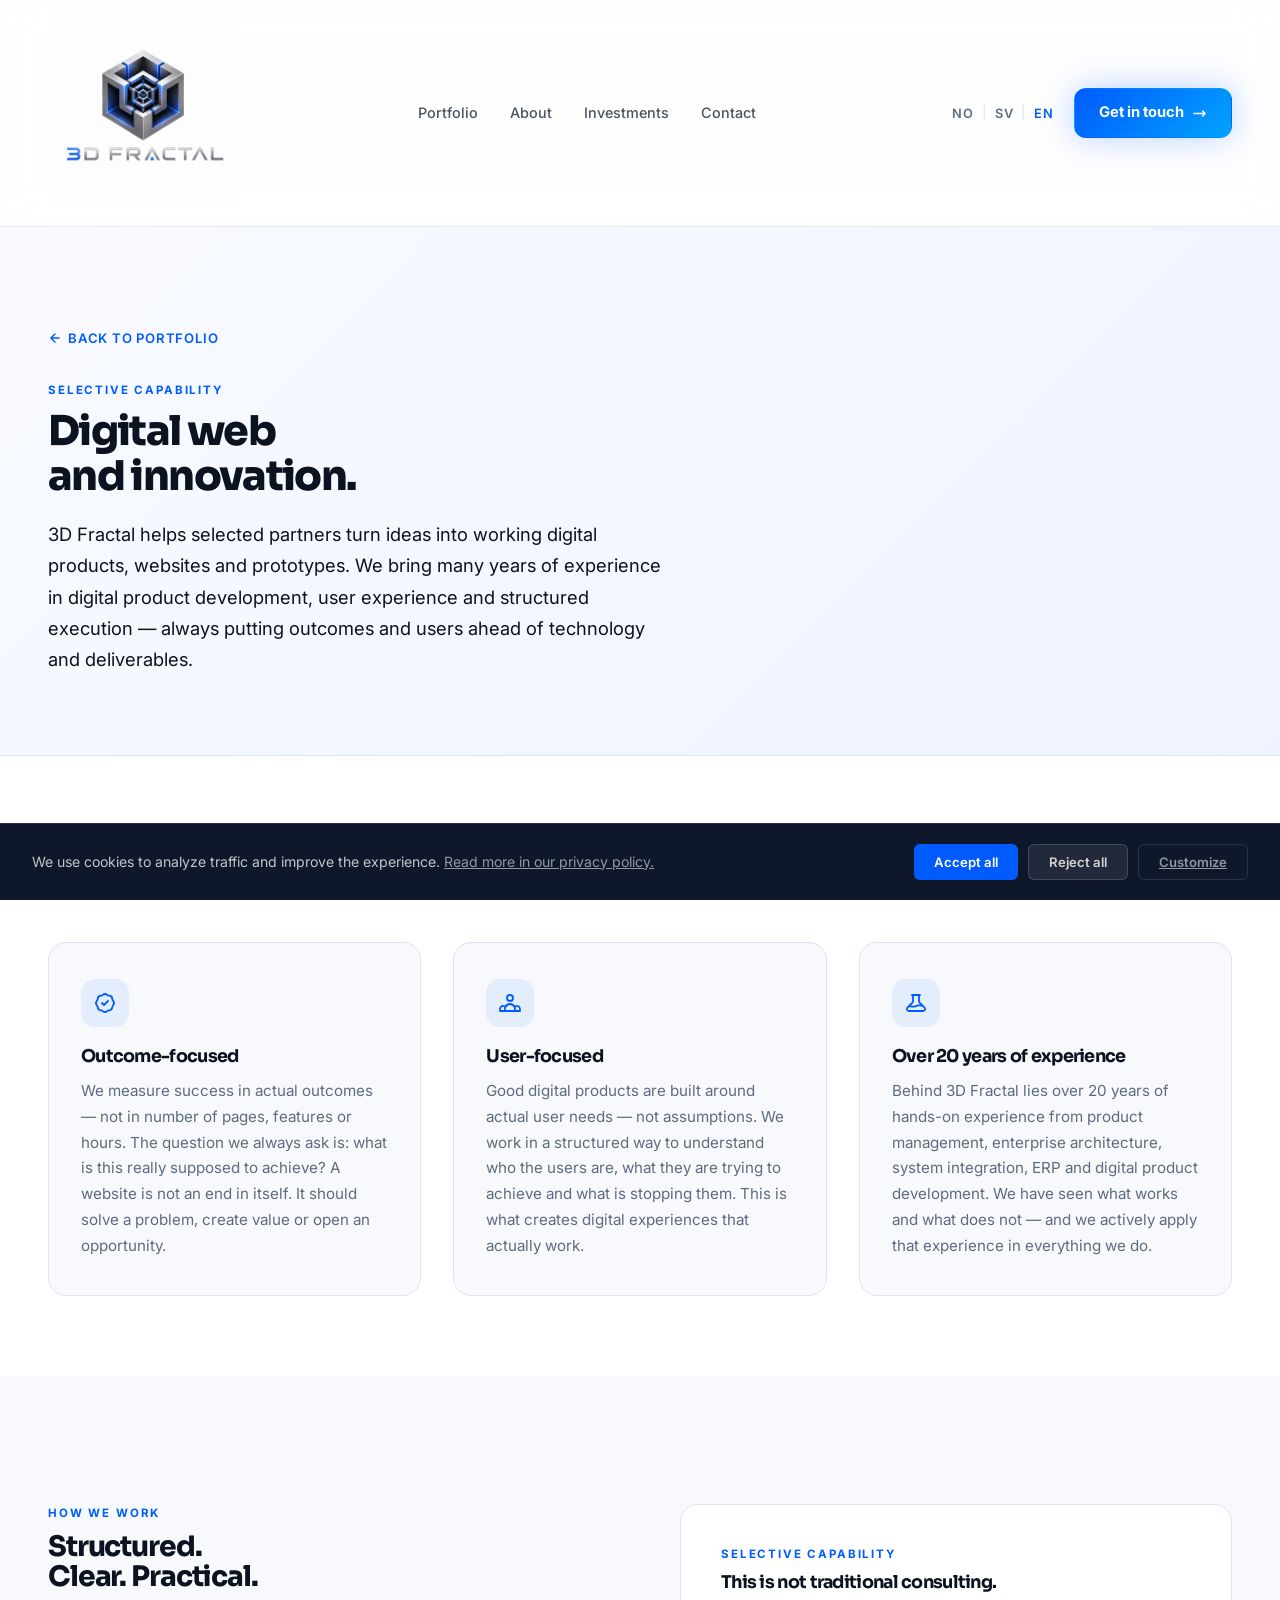
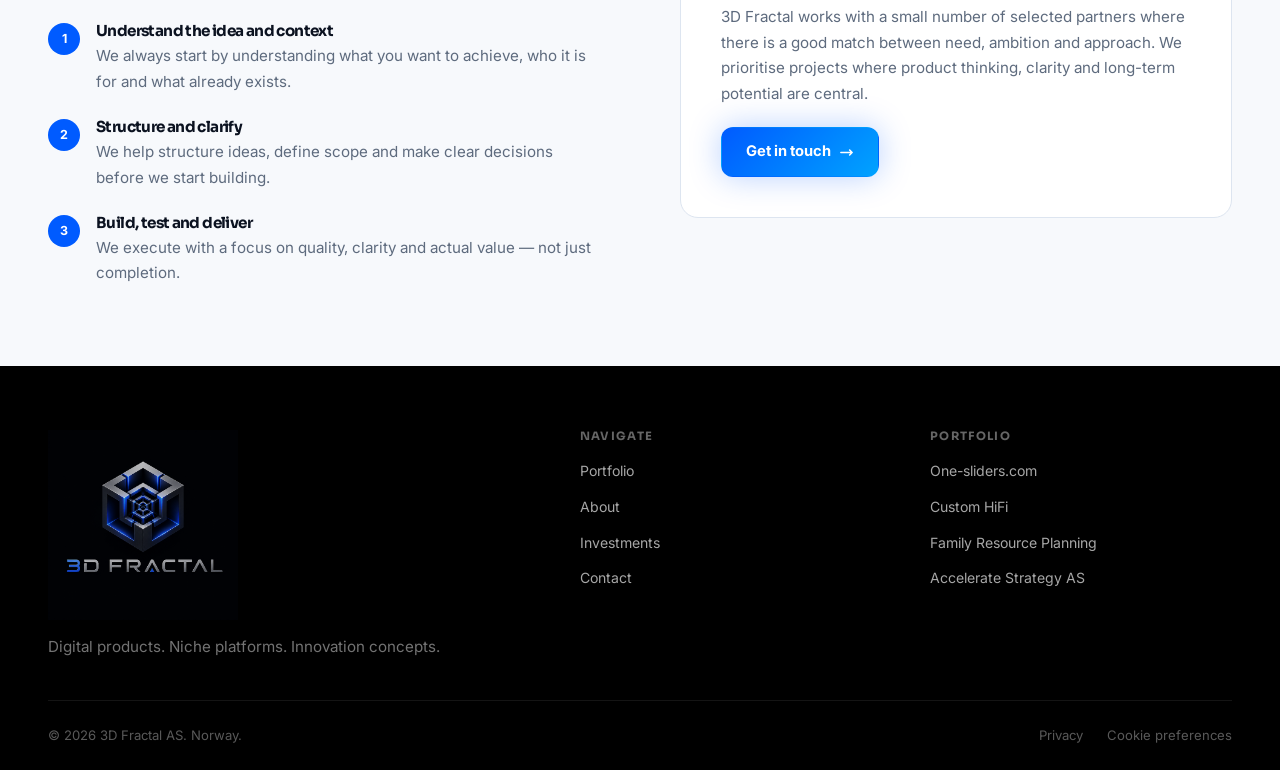
==== commit e41d0143: "Add GDPR cookie banner with Consent Mode v2, privacy page (NO/SV/EN)" ====
--- a/digital-web.html
+++ b/digital-web.html
@@ -1,11 +1,29 @@
 <!DOCTYPE html>
 <html lang="no" data-lang="no">
 <head>
-  <!-- Google tag (gtag.js) -->
-  <script async src="https://www.googletagmanager.com/gtag/js?id=G-PKXDRMNHRP"></script>
+  <!-- Google tag (gtag.js) — Consent Mode v2 -->
   <script>
     window.dataLayer = window.dataLayer || [];
     function gtag(){dataLayer.push(arguments);}
+    gtag('consent', 'default', {
+      analytics_storage:  'denied',
+      ad_storage:         'denied',
+      ad_user_data:       'denied',
+      ad_personalization: 'denied',
+      wait_for_update:    500
+    });
+    try {
+      var _sv = JSON.parse(localStorage.getItem('3df-consent'));
+      if (_sv) gtag('consent', 'update', {
+        analytics_storage:  _sv.analytics ? 'granted' : 'denied',
+        ad_storage:         'denied',
+        ad_user_data:       'denied',
+        ad_personalization: 'denied'
+      });
+    } catch(e) {}
+  </script>
+  <script async src="https://www.googletagmanager.com/gtag/js?id=G-PKXDRMNHRP"></script>
+  <script>
     gtag('js', new Date());
     gtag('config', 'G-PKXDRMNHRP');
   </script>
@@ -43,6 +61,7 @@
   <meta name="theme-color" content="#0f172a">
   <link rel="stylesheet" href="css/style.css?v=5" />
   <link rel="stylesheet" href="css/new.css?v=6" />
+  <link rel="stylesheet" href="css/cookie-consent.css" />
   <style>
     html:not([data-lang="no"]) .lang-no { display: none !important; }
     html:not([data-lang="sv"]) .lang-sv { display: none !important; }
@@ -497,15 +516,66 @@
         <span class="lang-sv">© 2026 3D Fractal AS. Norge.</span>
         <span class="lang-en">© 2026 3D Fractal AS. Norway.</span>
         <div class="footer-bottom-links">
-          <a href="#" class="lang-no">Personvern</a>
-          <a href="#" class="lang-sv">Integritet</a>
-          <a href="#" class="lang-en">Privacy</a>
+          <a href="privacy.html" class="lang-no">Personvern</a>
+          <a href="privacy.html" class="lang-sv">Integritet</a>
+          <a href="privacy.html" class="lang-en">Privacy</a>
+          <a href="#" onclick="dfConsent.openPreferences();return false;" class="lang-no">Endre samtykke</a>
+          <a href="#" onclick="dfConsent.openPreferences();return false;" class="lang-sv">Ändra samtycke</a>
+          <a href="#" onclick="dfConsent.openPreferences();return false;" class="lang-en">Cookie preferences</a>
         </div>
       </div>
     </div>
   </footer>
 
+  <!-- ── COOKIE CONSENT BANNER ───────────────────────────────── -->
+  <div id="cookieBanner" class="cookie-banner">
+    <div class="cookie-banner-main">
+      <div class="cookie-text">
+        <p class="lang-no">Vi bruker informasjonskapsler for å analysere trafikk og forbedre opplevelsen. <a href="privacy.html">Les mer i vår personvernerklæring.</a></p>
+        <p class="lang-sv">Vi använder cookies för att analysera trafik och förbättra upplevelsen. <a href="privacy.html">Läs mer i vår integritetspolicy.</a></p>
+        <p class="lang-en">We use cookies to analyze traffic and improve the experience. <a href="privacy.html">Read more in our privacy policy.</a></p>
+      </div>
+      <div class="cookie-actions">
+        <button class="cookie-btn cookie-btn--accept" onclick="dfConsent.acceptAll()">
+          <span class="lang-no">Godta alle</span><span class="lang-sv">Acceptera alla</span><span class="lang-en">Accept all</span>
+        </button>
+        <button class="cookie-btn cookie-btn--reject" onclick="dfConsent.rejectAll()">
+          <span class="lang-no">Avvis alle</span><span class="lang-sv">Avvisa alla</span><span class="lang-en">Reject all</span>
+        </button>
+        <button class="cookie-btn cookie-btn--custom" onclick="dfConsent.customize()">
+          <span class="lang-no">Tilpass</span><span class="lang-sv">Anpassa</span><span class="lang-en">Customize</span>
+        </button>
+      </div>
+    </div>
+    <div id="cookieCustomizePanel" class="cookie-customize-panel" style="display:none;">
+      <div class="cookie-toggle-row">
+        <div class="cookie-toggle-info">
+          <strong class="lang-no">Nødvendige</strong><strong class="lang-sv">Nödvändiga</strong><strong class="lang-en">Necessary</strong>
+          <span class="lang-no">Kreves for at siden skal fungere. Kan ikke deaktiveres.</span>
+          <span class="lang-sv">Krävs för att sidan ska fungera. Kan inte inaktiveras.</span>
+          <span class="lang-en">Required for the site to function. Cannot be disabled.</span>
+        </div>
+        <label class="cookie-toggle"><input type="checkbox" checked disabled /><span class="cookie-toggle-slider"></span></label>
+      </div>
+      <div class="cookie-toggle-row">
+        <div class="cookie-toggle-info">
+          <strong class="lang-no">Analyse (Google Analytics)</strong><strong class="lang-sv">Analys (Google Analytics)</strong><strong class="lang-en">Analytics (Google Analytics)</strong>
+          <span class="lang-no">Hjelper oss forstå hvordan siden brukes, anonymt.</span>
+          <span class="lang-sv">Hjälper oss förstå hur sidan används, anonymt.</span>
+          <span class="lang-en">Helps us understand how the site is used, anonymously.</span>
+        </div>
+        <label class="cookie-toggle"><input type="checkbox" id="consentAnalytics" /><span class="cookie-toggle-slider"></span></label>
+      </div>
+      <div class="cookie-customize-save">
+        <button class="cookie-btn cookie-btn--accept" onclick="dfConsent.saveCustom()">
+          <span class="lang-no">Lagre valg</span><span class="lang-sv">Spara val</span><span class="lang-en">Save preferences</span>
+        </button>
+      </div>
+    </div>
+  </div>
+
   <script src="js/main.js"></script>
+  <script src="js/cookie-consent.js"></script>
   <script>
     var _titles = {
       no: 'Digital web og innovasjon — 3D Fractal',
--- a/css/cookie-consent.css
+++ b/css/cookie-consent.css
@@ -0,0 +1,162 @@
+/* ============================================================
+   3D Fractal — Cookie Consent Banner
+   ============================================================ */
+
+.cookie-banner {
+  position: fixed;
+  bottom: 0;
+  left: 0;
+  right: 0;
+  z-index: 9999;
+  background: #0f172a;
+  border-top: 1px solid rgba(255,255,255,0.1);
+  padding: 20px 32px;
+  flex-direction: column;
+  gap: 16px;
+  opacity: 0;
+  transition: opacity 0.3s ease;
+  /* shown via JS: display:flex */
+}
+
+.cookie-banner-main {
+  display: flex;
+  align-items: center;
+  gap: 32px;
+  flex-wrap: wrap;
+}
+
+.cookie-text {
+  flex: 1;
+  min-width: 220px;
+}
+
+.cookie-text p {
+  font-size: 0.88rem !important;
+  color: rgba(255,255,255,0.75) !important;
+  line-height: 1.6 !important;
+  margin: 0 !important;
+}
+
+.cookie-text a {
+  color: rgba(255,255,255,0.55);
+  text-decoration: underline;
+  transition: color 0.2s;
+}
+.cookie-text a:hover { color: #fff; }
+
+.cookie-actions {
+  display: flex;
+  gap: 10px;
+  flex-shrink: 0;
+  flex-wrap: wrap;
+}
+
+.cookie-btn {
+  padding: 9px 20px;
+  border-radius: 6px;
+  font-size: 0.82rem;
+  font-weight: 600;
+  cursor: pointer;
+  border: none;
+  transition: opacity 0.2s, background 0.2s;
+  white-space: nowrap;
+  font-family: inherit;
+}
+.cookie-btn:hover { opacity: 0.85; }
+
+.cookie-btn--accept {
+  background: #005BFF;
+  color: #fff;
+}
+.cookie-btn--reject {
+  background: rgba(255,255,255,0.08);
+  color: rgba(255,255,255,0.8);
+  border: 1px solid rgba(255,255,255,0.15);
+}
+.cookie-btn--custom {
+  background: transparent;
+  color: rgba(255,255,255,0.55);
+  border: 1px solid rgba(255,255,255,0.12);
+  text-decoration: underline;
+}
+
+/* ── Customize panel ─────────────────────────────────────────── */
+.cookie-customize-panel {
+  background: rgba(255,255,255,0.04);
+  border: 1px solid rgba(255,255,255,0.08);
+  border-radius: 10px;
+  padding: 20px 24px;
+}
+
+.cookie-toggle-row {
+  display: flex;
+  align-items: flex-start;
+  gap: 20px;
+  padding: 12px 0;
+  border-bottom: 1px solid rgba(255,255,255,0.06);
+}
+.cookie-toggle-row:last-of-type { border-bottom: none; }
+
+.cookie-toggle-info { flex: 1; }
+
+.cookie-toggle-info strong {
+  display: block;
+  font-size: 0.88rem;
+  font-weight: 600;
+  color: rgba(255,255,255,0.9);
+  margin-bottom: 3px;
+  font-family: inherit;
+}
+.cookie-toggle-info span {
+  font-size: 0.78rem;
+  color: rgba(255,255,255,0.45);
+  line-height: 1.5;
+}
+
+/* Toggle switch */
+.cookie-toggle {
+  position: relative;
+  width: 40px;
+  height: 22px;
+  flex-shrink: 0;
+  margin-top: 2px;
+  cursor: pointer;
+}
+.cookie-toggle input { opacity: 0; width: 0; height: 0; position: absolute; }
+
+.cookie-toggle-slider {
+  position: absolute;
+  inset: 0;
+  background: rgba(255,255,255,0.18);
+  border-radius: 22px;
+  transition: background 0.25s;
+}
+.cookie-toggle input:checked + .cookie-toggle-slider { background: #005BFF; }
+.cookie-toggle input:disabled + .cookie-toggle-slider { background: rgba(0,91,255,0.4); cursor: not-allowed; }
+
+.cookie-toggle-slider::before {
+  content: '';
+  position: absolute;
+  width: 16px;
+  height: 16px;
+  left: 3px;
+  top: 3px;
+  background: #fff;
+  border-radius: 50%;
+  transition: transform 0.25s;
+}
+.cookie-toggle input:checked + .cookie-toggle-slider::before { transform: translateX(18px); }
+
+.cookie-customize-save {
+  margin-top: 16px;
+  display: flex;
+  justify-content: flex-end;
+}
+
+/* ── Responsive ──────────────────────────────────────────────── */
+@media (max-width: 768px) {
+  .cookie-banner { padding: 16px; }
+  .cookie-banner-main { flex-direction: column; align-items: flex-start; gap: 16px; }
+  .cookie-actions { width: 100%; flex-direction: column; }
+  .cookie-btn { width: 100%; text-align: center; padding: 11px; }
+}
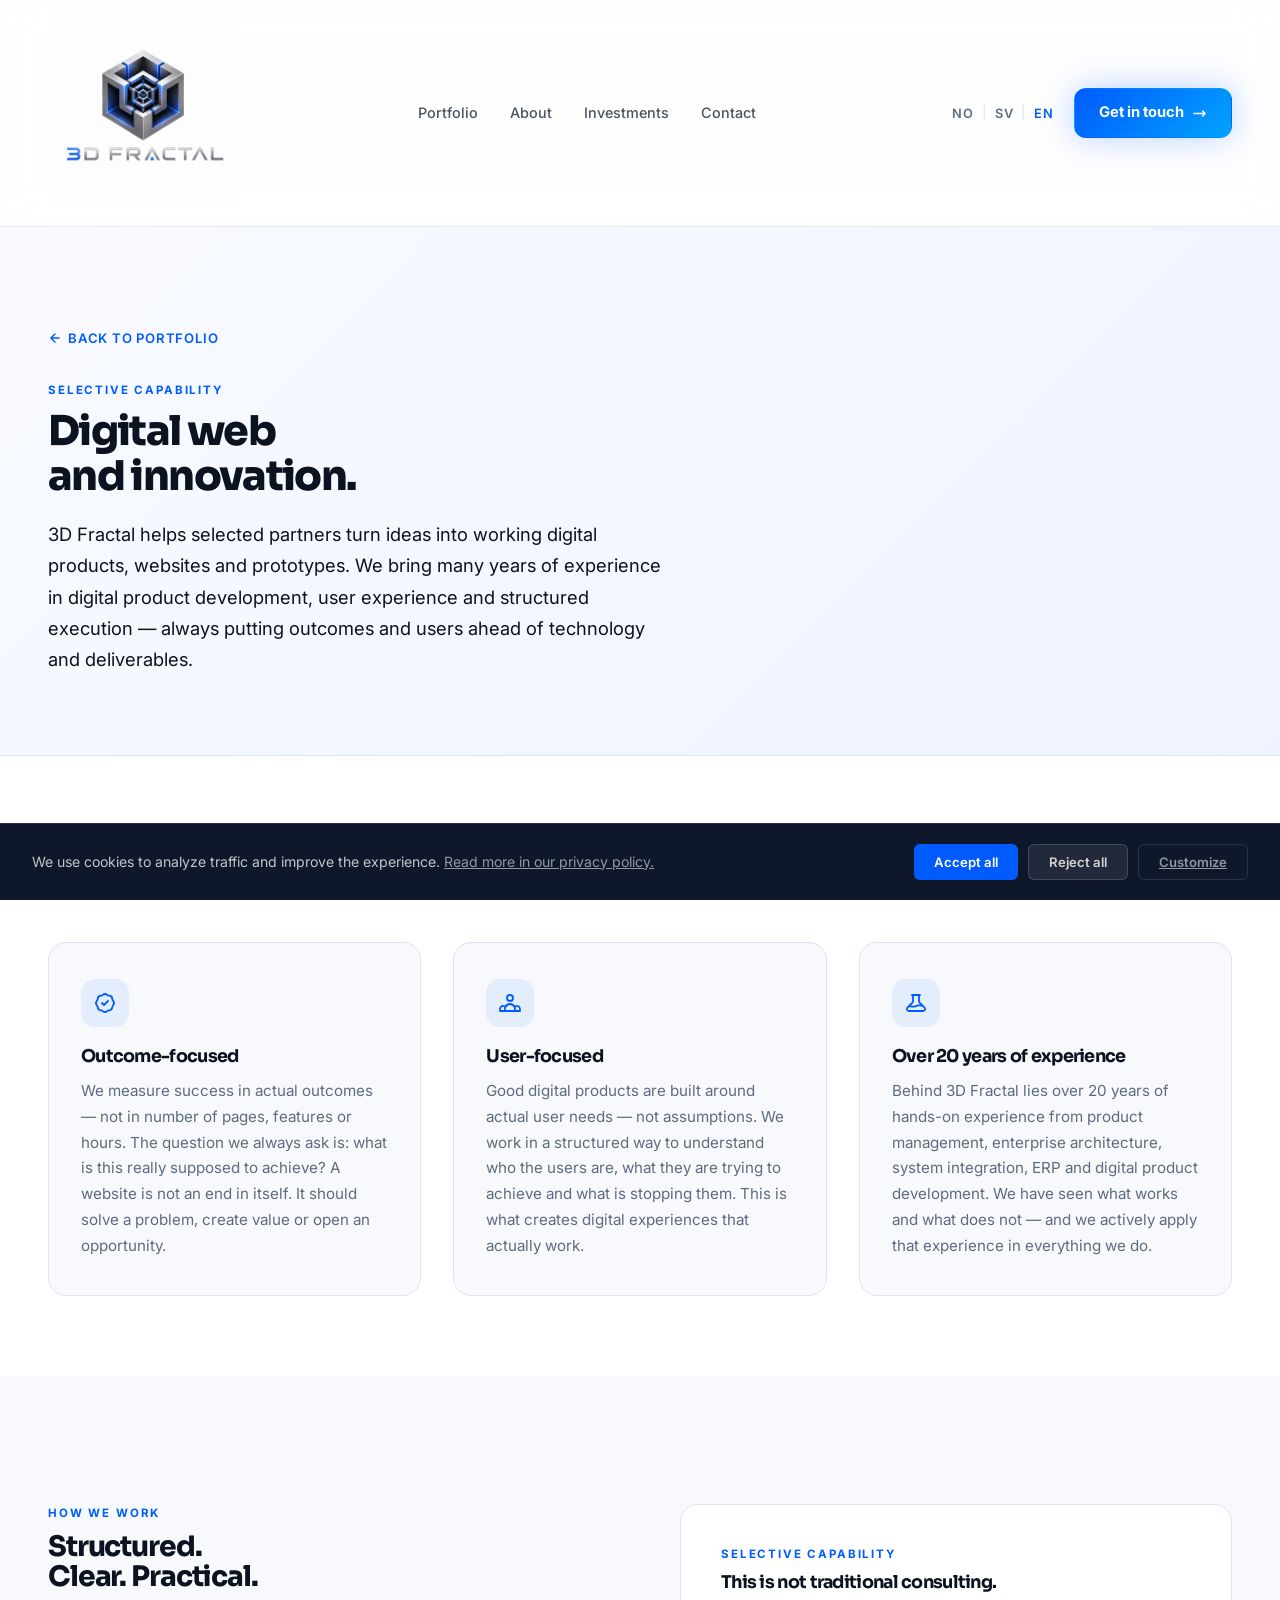
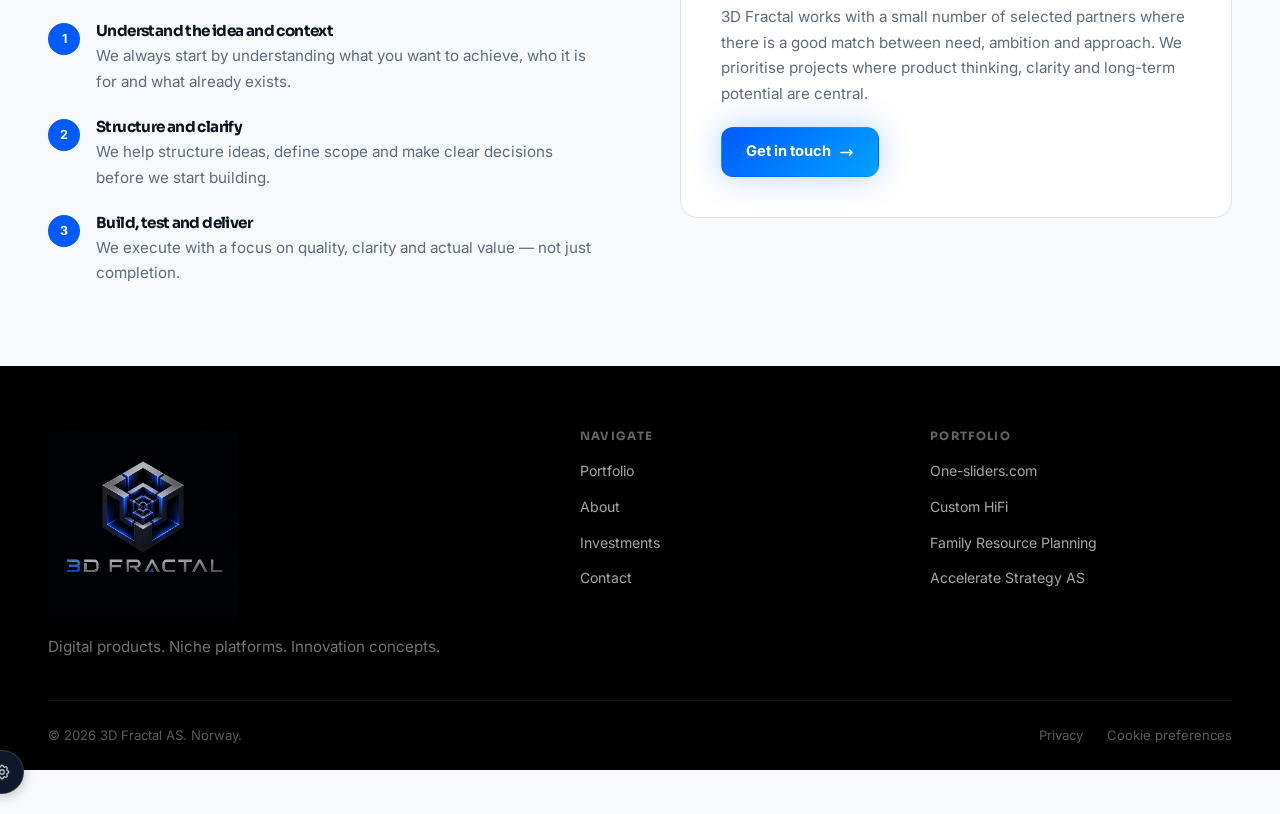
==== commit 34385e27: "Add floating cookie preferences button (gear icon, bottom-right)" ====
--- a/digital-web.html
+++ b/digital-web.html
@@ -527,6 +527,17 @@
     </div>
   </footer>
 
+  <!-- ── COOKIE PREFERENCES BUTTON ──────────────────────────── -->
+  <button class="cookie-pref-btn lang-no" onclick="dfConsent.openPreferences()" data-tooltip="Endre samtykke" aria-label="Endre samtykke">
+    <svg width="18" height="18" fill="none" viewBox="0 0 24 24" stroke="currentColor" stroke-width="1.8"><path stroke-linecap="round" stroke-linejoin="round" d="M10.325 4.317c.426-1.756 2.924-1.756 3.35 0a1.724 1.724 0 002.573 1.066c1.543-.94 3.31.826 2.37 2.37a1.724 1.724 0 001.065 2.572c1.756.426 1.756 2.924 0 3.35a1.724 1.724 0 00-1.066 2.573c.94 1.543-.826 3.31-2.37 2.37a1.724 1.724 0 00-2.572 1.065c-.426 1.756-2.924 1.756-3.35 0a1.724 1.724 0 00-2.573-1.066c-1.543.94-3.31-.826-2.37-2.37a1.724 1.724 0 00-1.065-2.572c-1.756-.426-1.756-2.924 0-3.35a1.724 1.724 0 001.066-2.573c-.94-1.543.826-3.31 2.37-2.37.996.608 2.296.07 2.572-1.065z"/><circle cx="12" cy="12" r="3"/></svg>
+  </button>
+  <button class="cookie-pref-btn lang-sv" onclick="dfConsent.openPreferences()" data-tooltip="Ändra samtycke" aria-label="Ändra samtycke">
+    <svg width="18" height="18" fill="none" viewBox="0 0 24 24" stroke="currentColor" stroke-width="1.8"><path stroke-linecap="round" stroke-linejoin="round" d="M10.325 4.317c.426-1.756 2.924-1.756 3.35 0a1.724 1.724 0 002.573 1.066c1.543-.94 3.31.826 2.37 2.37a1.724 1.724 0 001.065 2.572c1.756.426 1.756 2.924 0 3.35a1.724 1.724 0 00-1.066 2.573c.94 1.543-.826 3.31-2.37 2.37a1.724 1.724 0 00-2.572 1.065c-.426 1.756-2.924 1.756-3.35 0a1.724 1.724 0 00-2.573-1.066c-1.543.94-3.31-.826-2.37-2.37a1.724 1.724 0 00-1.065-2.572c-1.756-.426-1.756-2.924 0-3.35a1.724 1.724 0 001.066-2.573c-.94-1.543.826-3.31 2.37-2.37.996.608 2.296.07 2.572-1.065z"/><circle cx="12" cy="12" r="3"/></svg>
+  </button>
+  <button class="cookie-pref-btn lang-en" onclick="dfConsent.openPreferences()" data-tooltip="Cookie preferences" aria-label="Cookie preferences">
+    <svg width="18" height="18" fill="none" viewBox="0 0 24 24" stroke="currentColor" stroke-width="1.8"><path stroke-linecap="round" stroke-linejoin="round" d="M10.325 4.317c.426-1.756 2.924-1.756 3.35 0a1.724 1.724 0 002.573 1.066c1.543-.94 3.31.826 2.37 2.37a1.724 1.724 0 001.065 2.572c1.756.426 1.756 2.924 0 3.35a1.724 1.724 0 00-1.066 2.573c.94 1.543-.826 3.31-2.37 2.37a1.724 1.724 0 00-2.572 1.065c-.426 1.756-2.924 1.756-3.35 0a1.724 1.724 0 00-2.573-1.066c-1.543.94-3.31-.826-2.37-2.37a1.724 1.724 0 00-1.065-2.572c-1.756-.426-1.756-2.924 0-3.35a1.724 1.724 0 001.066-2.573c-.94-1.543.826-3.31 2.37-2.37.996.608 2.296.07 2.572-1.065z"/><circle cx="12" cy="12" r="3"/></svg>
+  </button>
+
   <!-- ── COOKIE CONSENT BANNER ───────────────────────────────── -->
   <div id="cookieBanner" class="cookie-banner">
     <div class="cookie-banner-main">
--- a/css/cookie-consent.css
+++ b/css/cookie-consent.css
@@ -153,6 +153,53 @@
   justify-content: flex-end;
 }
 
+/* ── Floating preferences button ────────────────────────────── */
+.cookie-pref-btn {
+  position: fixed;
+  bottom: 20px;
+  right: 20px;
+  z-index: 9998;
+  width: 44px;
+  height: 44px;
+  border-radius: 50%;
+  background: #0f172a;
+  border: 1px solid rgba(255,255,255,0.15);
+  color: rgba(255,255,255,0.7);
+  cursor: pointer;
+  display: flex;
+  align-items: center;
+  justify-content: center;
+  box-shadow: 0 2px 12px rgba(0,0,0,0.25);
+  transition: opacity 0.2s, transform 0.2s;
+  font-family: inherit;
+}
+.cookie-pref-btn:hover {
+  opacity: 0.85;
+  transform: scale(1.08);
+}
+.cookie-pref-btn[aria-label] {
+  position: relative;
+}
+.cookie-pref-btn::after {
+  content: attr(data-tooltip);
+  position: absolute;
+  right: 52px;
+  bottom: 50%;
+  transform: translateY(50%);
+  background: #0f172a;
+  color: rgba(255,255,255,0.85);
+  font-size: 0.78rem;
+  font-weight: 500;
+  white-space: nowrap;
+  padding: 5px 10px;
+  border-radius: 5px;
+  border: 1px solid rgba(255,255,255,0.12);
+  opacity: 0;
+  pointer-events: none;
+  transition: opacity 0.2s;
+}
+.cookie-pref-btn:hover::after { opacity: 1; }
+
 /* ── Responsive ──────────────────────────────────────────────── */
 @media (max-width: 768px) {
   .cookie-banner { padding: 16px; }
